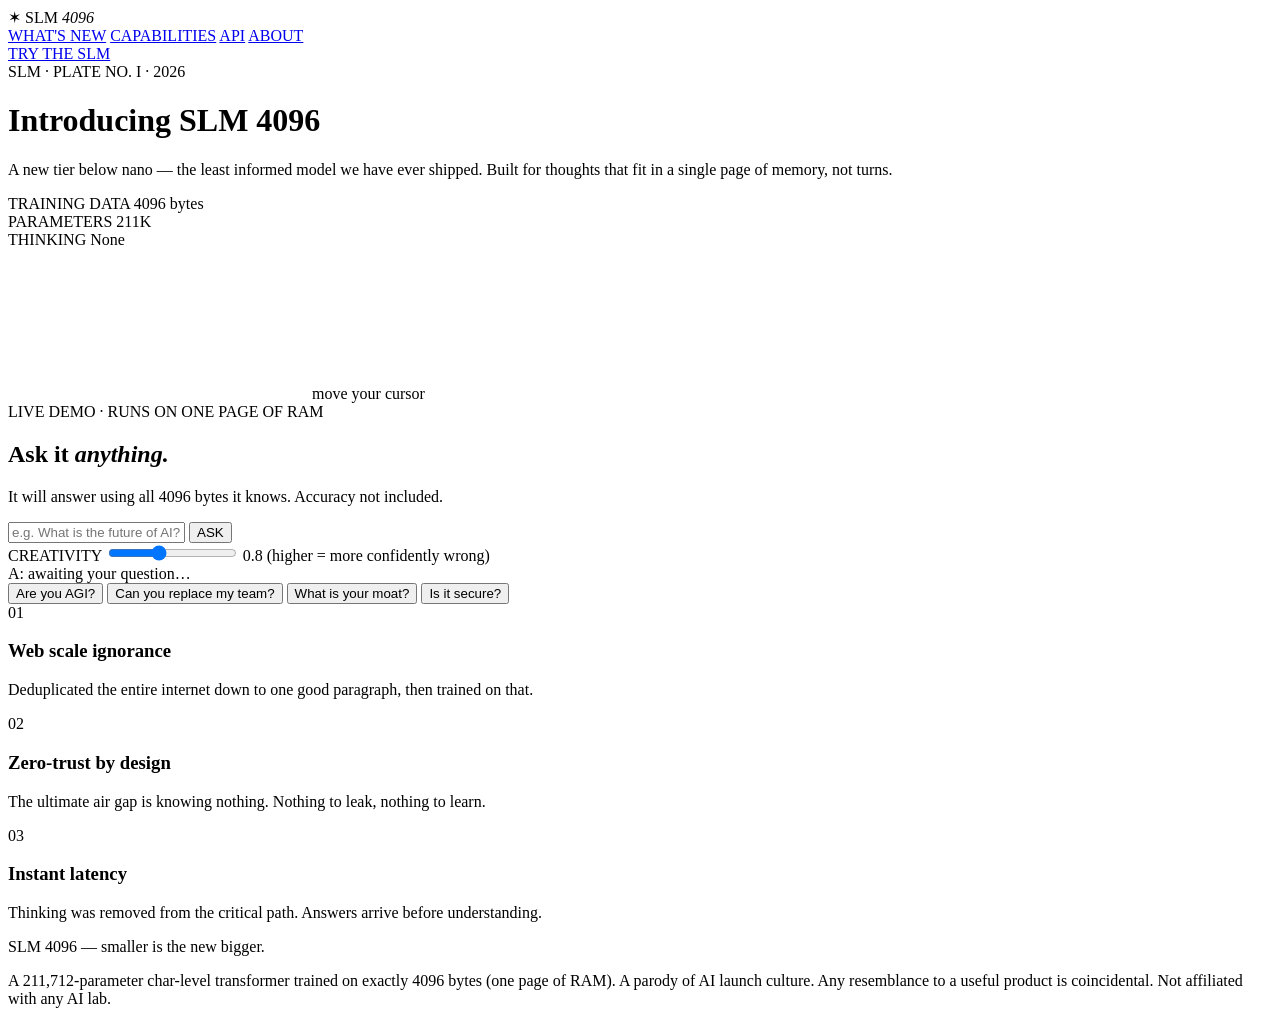
==== frontend/index.html @ 6f47c60f "SLM 4096: a Small Language Model trained on one page of RAM - 4096-byte AI-satire corpus (Q/A pairs)" ====
<!DOCTYPE html>
<html lang="en">
<head>
  <meta charset="UTF-8" />
  <meta name="viewport" content="width=device-width, initial-scale=1.0" />
  <title>SLM 4096 — the Small Language Model</title>
  <meta name="description" content="Introducing SLM 4096: a Small Language Model trained on exactly one page of memory (4096 bytes). Confidently wrong, web scale, proudly under-informed." />
  <link rel="preconnect" href="https://fonts.googleapis.com" />
  <link rel="preconnect" href="https://fonts.gstatic.com" crossorigin />
  <link href="https://fonts.googleapis.com/css2?family=Fraunces:ital,opsz,wght@0,9..144,300;0,9..144,400;0,9..144,600;1,9..144,400;1,9..144,600&family=Space+Mono:wght@400;700&display=swap" rel="stylesheet" />
  <link rel="stylesheet" href="/style.css" />
</head>
<body>
  <header class="nav">
    <div class="brand"><span class="ast">&#10038;</span> SLM <em>4096</em></div>
    <nav class="links">
      <a href="#try">WHAT'S NEW</a>
      <a href="#capabilities">CAPABILITIES</a>
      <a href="#try">API</a>
      <a href="#about">ABOUT</a>
    </nav>
    <a class="btn-pill" href="#try">TRY THE SLM</a>
  </header>

  <main class="hero">
    <div class="hero-copy">
      <div class="eyebrow"><span class="rule"></span> SLM &middot; PLATE NO. I &middot; 2026</div>
      <h1 class="title">
        <span class="intro">Introducing</span>
        <span class="word">SLM</span>
        <span class="word accent italic">4096</span>
      </h1>
      <p class="subhead">
        A new tier below nano — the least informed model we have ever shipped.
        Built for thoughts that fit in a single page of memory, not turns.
      </p>
      <div class="stats">
        <div class="stat">
          <span class="k">TRAINING DATA</span>
          <span class="v" id="stat-bytes">4096 bytes</span>
        </div>
        <div class="stat">
          <span class="k">PARAMETERS</span>
          <span class="v" id="stat-params">211K</span>
        </div>
        <div class="stat">
          <span class="k">THINKING</span>
          <span class="v">None</span>
        </div>
      </div>
    </div>

    <div class="hero-art">
      <canvas id="particles" aria-hidden="true"></canvas>
      <span class="art-caption">move your cursor</span>
    </div>
  </main>

  <section id="try" class="try">
    <div class="eyebrow"><span class="rule"></span> LIVE DEMO &middot; RUNS ON ONE PAGE OF RAM</div>
    <h2 class="try-title">Ask it <em>anything.</em></h2>
    <p class="try-sub">It will answer using all 4096 bytes it knows. Accuracy not included.</p>

    <form id="chat-form" class="chat">
      <input
        id="question"
        class="chat-input"
        type="text"
        autocomplete="off"
        maxlength="160"
        placeholder="e.g. What is the future of AI?"
      />
      <button id="ask-btn" class="btn-ask" type="submit">ASK</button>
    </form>

    <div class="temp-row">
      <label for="temp">CREATIVITY</label>
      <input id="temp" type="range" min="0.3" max="1.6" step="0.1" value="0.8" />
      <span id="temp-val">0.8</span>
      <span class="temp-hint">(higher = more confidently wrong)</span>
    </div>

    <div id="answer" class="answer" aria-live="polite">
      <span class="answer-label">A:</span>
      <span id="answer-text" class="answer-text muted">awaiting your question…</span>
    </div>

    <div class="suggestions" id="suggestions">
      <button type="button" class="chip">Are you AGI?</button>
      <button type="button" class="chip">Can you replace my team?</button>
      <button type="button" class="chip">What is your moat?</button>
      <button type="button" class="chip">Is it secure?</button>
    </div>
  </section>

  <section id="capabilities" class="caps">
    <div class="cap">
      <span class="cap-num">01</span>
      <h3>Web scale ignorance</h3>
      <p>Deduplicated the entire internet down to one good paragraph, then trained on that.</p>
    </div>
    <div class="cap">
      <span class="cap-num">02</span>
      <h3>Zero-trust by design</h3>
      <p>The ultimate air gap is knowing nothing. Nothing to leak, nothing to learn.</p>
    </div>
    <div class="cap">
      <span class="cap-num">03</span>
      <h3>Instant latency</h3>
      <p>Thinking was removed from the critical path. Answers arrive before understanding.</p>
    </div>
  </section>

  <footer id="about" class="foot">
    <p class="foot-big">SLM 4096 — smaller is the new bigger.</p>
    <p class="foot-small">
      A 211,712-parameter char-level transformer trained on exactly 4096 bytes
      (one page of RAM). A parody of AI launch culture. Any resemblance to a useful
      product is coincidental. Not affiliated with any AI lab.
    </p>
  </footer>

  <script src="/particles.js"></script>
  <script src="/app.js"></script>
</body>
</html>
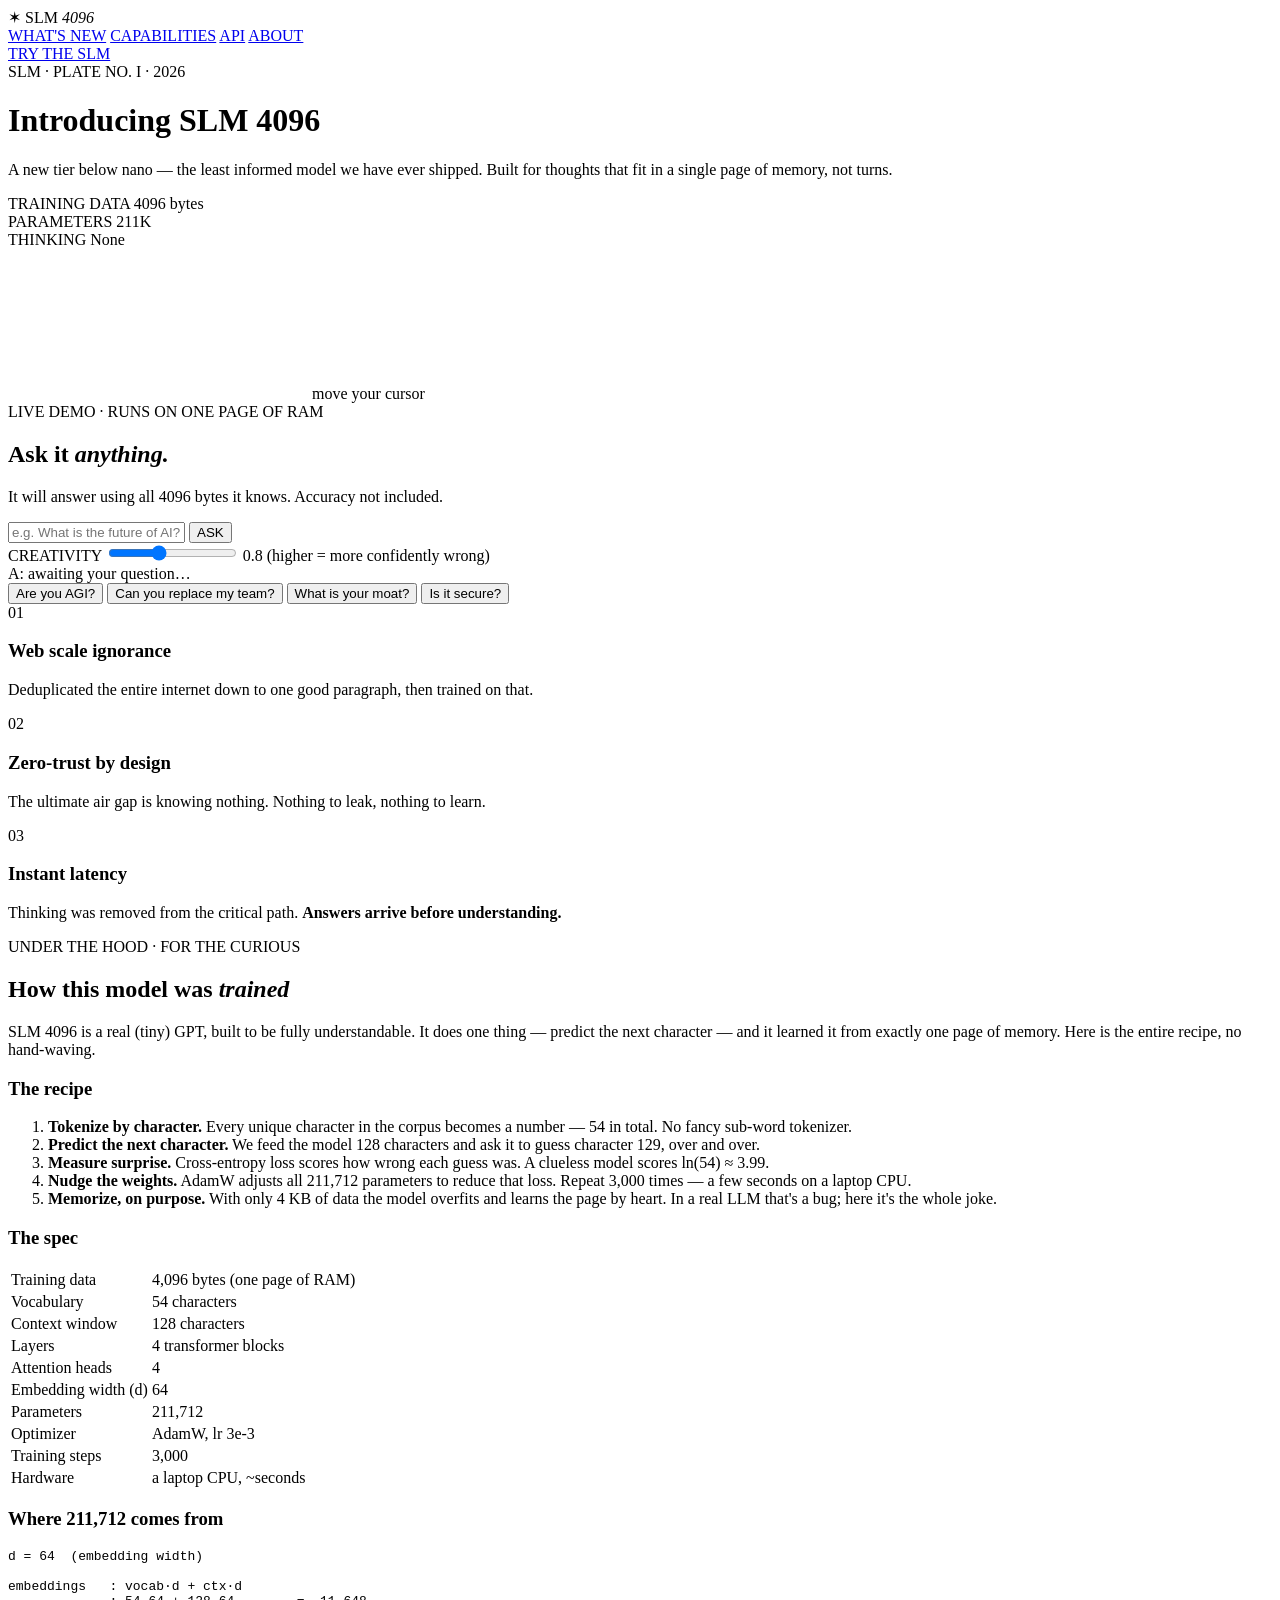
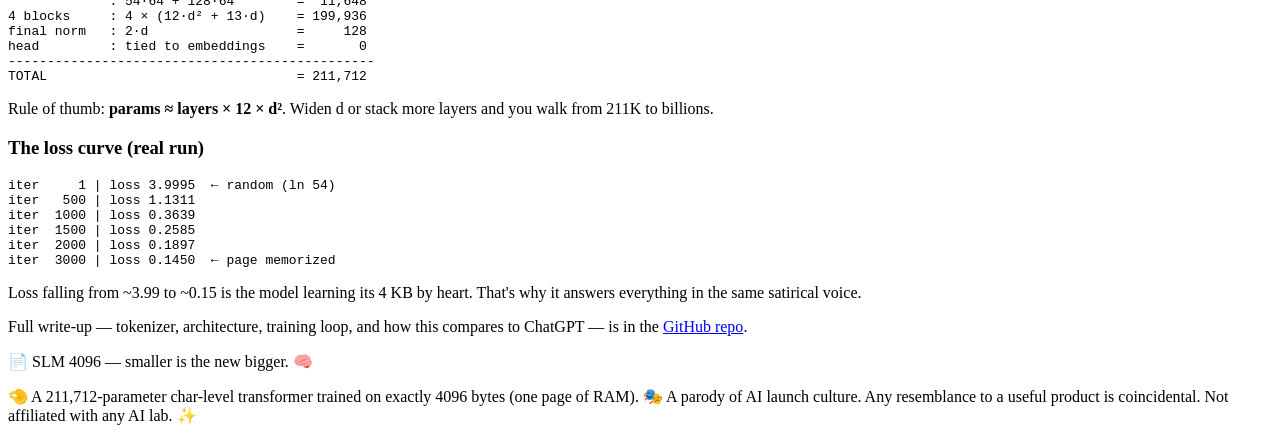
==== commit 1263f239: "Add educational README + on-site training explainer - Rewrite README as a full learning resource (ar" ====
--- a/frontend/index.html
+++ b/frontend/index.html
@@ -107,16 +107,96 @@
     <div class="cap">
       <span class="cap-num">03</span>
       <h3>Instant latency</h3>
-      <p>Thinking was removed from the critical path. Answers arrive before understanding.</p>
+      <p>Thinking was removed from the critical path. <strong>Answers arrive before understanding.</strong></p>
     </div>
   </section>
 
+  <section id="how" class="how">
+    <div class="eyebrow"><span class="rule"></span> UNDER THE HOOD &middot; FOR THE CURIOUS</div>
+    <h2 class="how-title">How this model was <em>trained</em></h2>
+    <p class="how-intro">
+      SLM 4096 is a real (tiny) GPT, built to be fully understandable. It does one
+      thing — predict the next character — and it learned it from exactly one page of
+      memory. Here is the entire recipe, no hand-waving.
+    </p>
+
+    <div class="how-grid">
+      <div class="how-col">
+        <h3 class="how-h">The recipe</h3>
+        <ol class="how-steps">
+          <li><b>Tokenize by character.</b> Every unique character in the corpus
+            becomes a number — 54 in total. No fancy sub-word tokenizer.</li>
+          <li><b>Predict the next character.</b> We feed the model 128 characters and
+            ask it to guess character 129, over and over.</li>
+          <li><b>Measure surprise.</b> Cross-entropy loss scores how wrong each guess
+            was. A clueless model scores ln(54) ≈ 3.99.</li>
+          <li><b>Nudge the weights.</b> AdamW adjusts all 211,712 parameters to reduce
+            that loss. Repeat 3,000 times — a few seconds on a laptop CPU.</li>
+          <li><b>Memorize, on purpose.</b> With only 4 KB of data the model overfits
+            and learns the page by heart. In a real LLM that's a bug; here it's the
+            whole joke.</li>
+        </ol>
+      </div>
+
+      <div class="how-col">
+        <h3 class="how-h">The spec</h3>
+        <table class="spec">
+          <tr><td>Training data</td><td>4,096 bytes (one page of RAM)</td></tr>
+          <tr><td>Vocabulary</td><td>54 characters</td></tr>
+          <tr><td>Context window</td><td>128 characters</td></tr>
+          <tr><td>Layers</td><td>4 transformer blocks</td></tr>
+          <tr><td>Attention heads</td><td>4</td></tr>
+          <tr><td>Embedding width (d)</td><td>64</td></tr>
+          <tr><td>Parameters</td><td>211,712</td></tr>
+          <tr><td>Optimizer</td><td>AdamW, lr 3e-3</td></tr>
+          <tr><td>Training steps</td><td>3,000</td></tr>
+          <tr><td>Hardware</td><td>a laptop CPU, ~seconds</td></tr>
+        </table>
+      </div>
+    </div>
+
+    <div class="how-grid">
+      <div class="how-col">
+        <h3 class="how-h">Where 211,712 comes from</h3>
+        <pre class="code">d = 64  (embedding width)
+
+embeddings   : vocab·d + ctx·d
+             : 54·64 + 128·64        =  11,648
+4 blocks     : 4 × (12·d² + 13·d)    = 199,936
+final norm   : 2·d                   =     128
+head         : tied to embeddings    =       0
+-----------------------------------------------
+TOTAL                                = 211,712</pre>
+        <p class="how-note">Rule of thumb: <b>params ≈ layers × 12 × d²</b>. Widen d or
+          stack more layers and you walk from 211K to billions.</p>
+      </div>
+
+      <div class="how-col">
+        <h3 class="how-h">The loss curve (real run)</h3>
+        <pre class="code">iter     1 | loss 3.9995  ← random (ln 54)
+iter   500 | loss 1.1311
+iter  1000 | loss 0.3639
+iter  1500 | loss 0.2585
+iter  2000 | loss 0.1897
+iter  3000 | loss 0.1450  ← page memorized</pre>
+        <p class="how-note">Loss falling from ~3.99 to ~0.15 is the model learning its
+          4 KB by heart. That's why it answers everything in the same satirical voice.</p>
+      </div>
+    </div>
+
+    <p class="how-cta">
+      Full write-up — tokenizer, architecture, training loop, and how this compares to
+      ChatGPT — is in the
+      <a href="https://github.com/kunalkohli/SLM_4096" target="_blank" rel="noopener">GitHub repo</a>.
+    </p>
+  </section>
+
   <footer id="about" class="foot">
-    <p class="foot-big">SLM 4096 — smaller is the new bigger.</p>
+    <p class="foot-big">📄 SLM 4096 — smaller is the new bigger. 🧠</p>
     <p class="foot-small">
-      A 211,712-parameter char-level transformer trained on exactly 4096 bytes
-      (one page of RAM). A parody of AI launch culture. Any resemblance to a useful
-      product is coincidental. Not affiliated with any AI lab.
+      🤏 A 211,712-parameter char-level transformer trained on exactly 4096 bytes
+      (one page of RAM). 🎭 A parody of AI launch culture. Any resemblance to a useful
+      product is coincidental. Not affiliated with any AI lab. ✨
     </p>
   </footer>
 
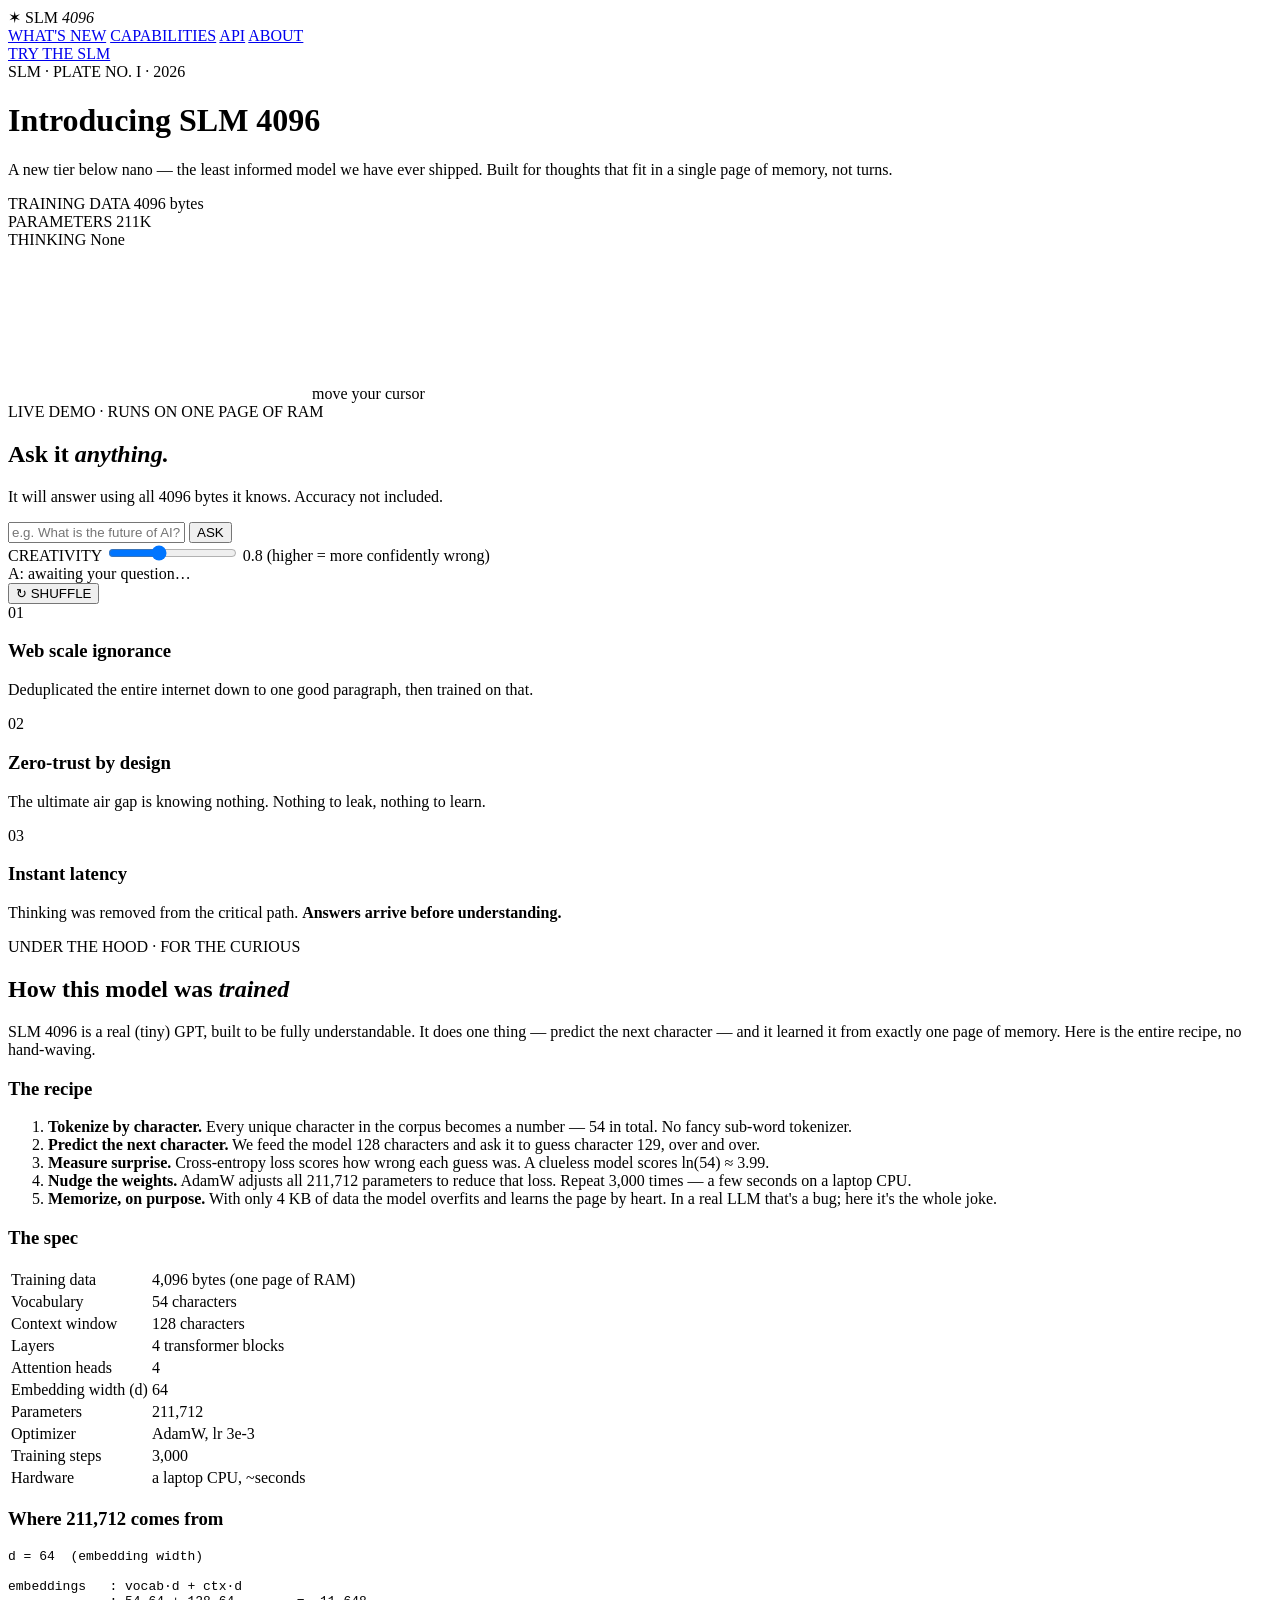
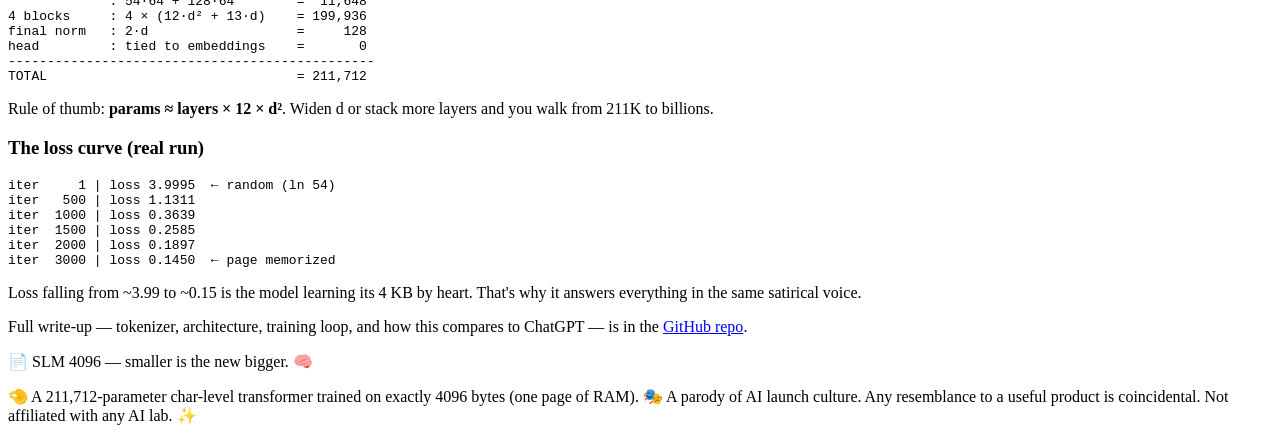
==== commit d69ad46d: "Add shuffle button to cycle example questions from a 28-question pool Assisted-By: devx/a081bf58-659" ====
--- a/frontend/index.html
+++ b/frontend/index.html
@@ -85,11 +85,9 @@
       <span id="answer-text" class="answer-text muted">awaiting your question…</span>
     </div>
 
-    <div class="suggestions" id="suggestions">
-      <button type="button" class="chip">Are you AGI?</button>
-      <button type="button" class="chip">Can you replace my team?</button>
-      <button type="button" class="chip">What is your moat?</button>
-      <button type="button" class="chip">Is it secure?</button>
+    <div class="suggest-row">
+      <button type="button" id="shuffle-btn" class="shuffle" title="Shuffle questions">&#8635; SHUFFLE</button>
+      <div class="suggestions" id="suggestions"></div>
     </div>
   </section>
 
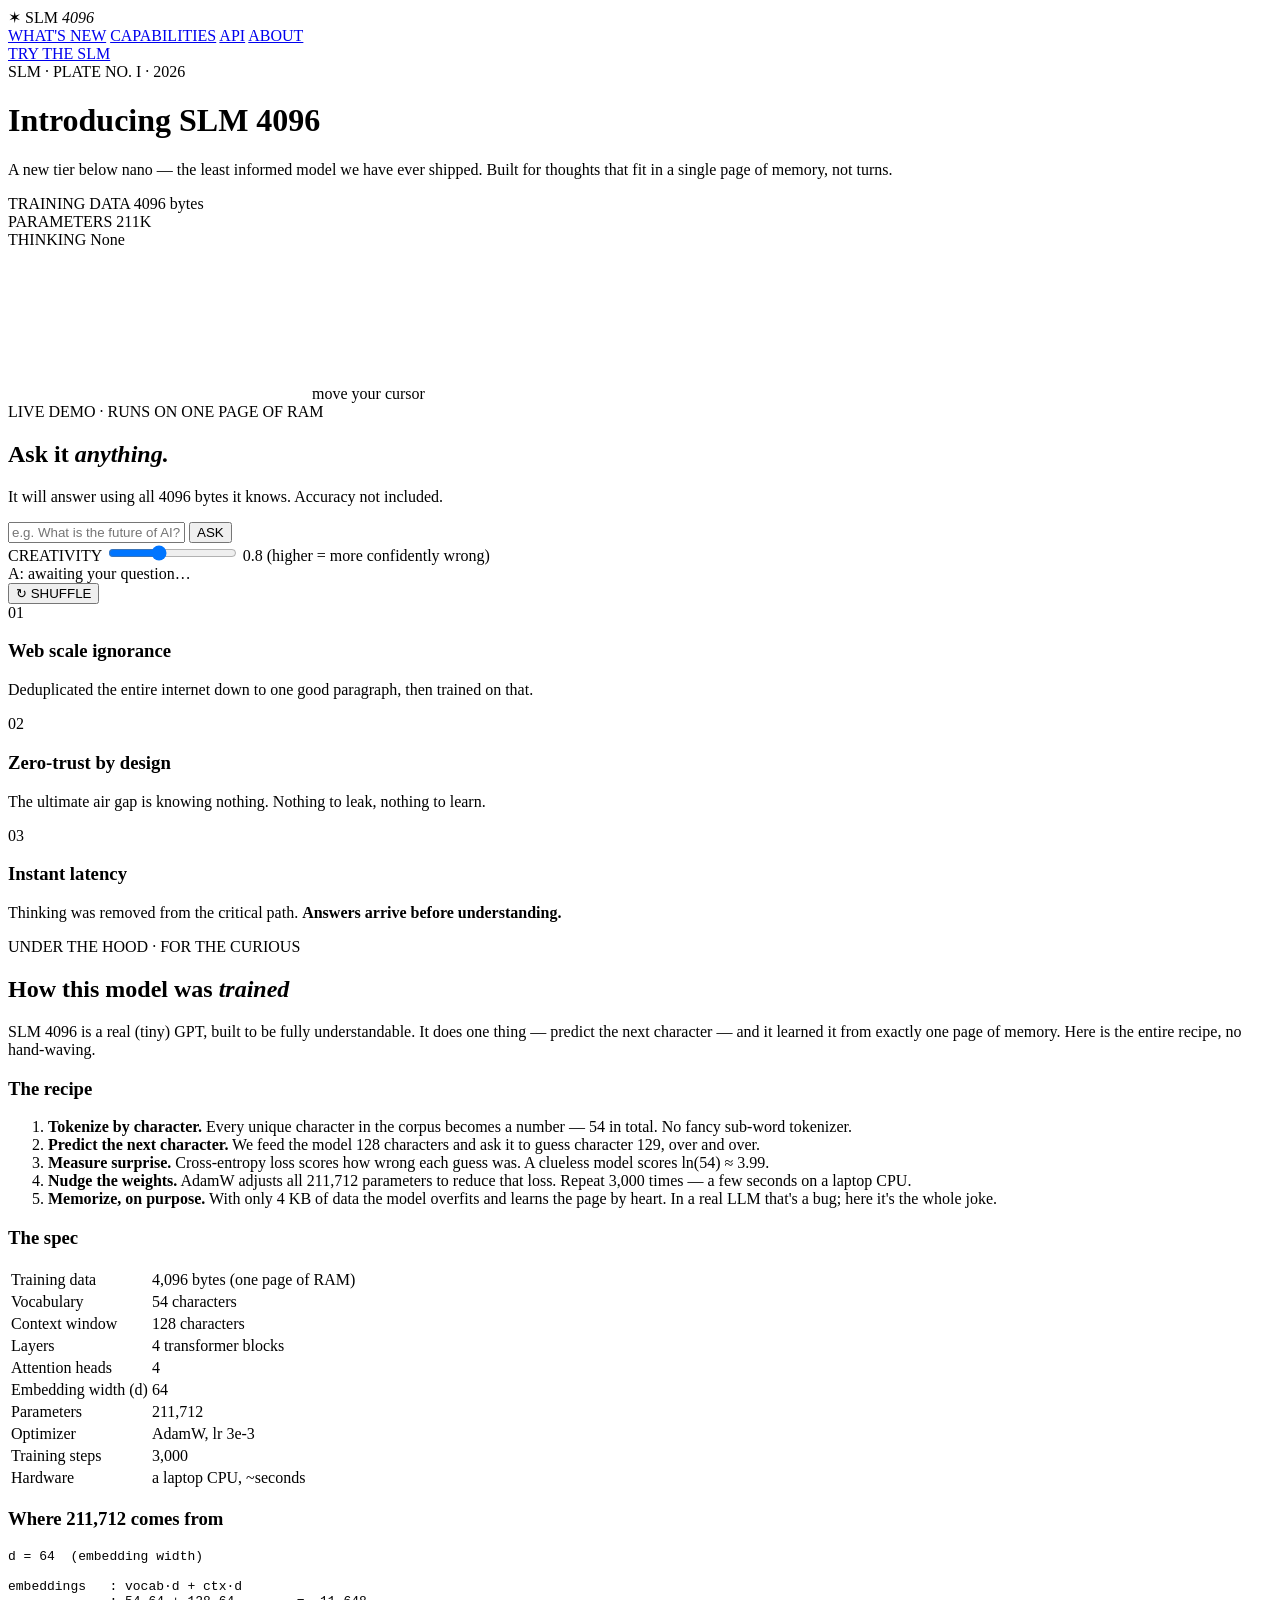
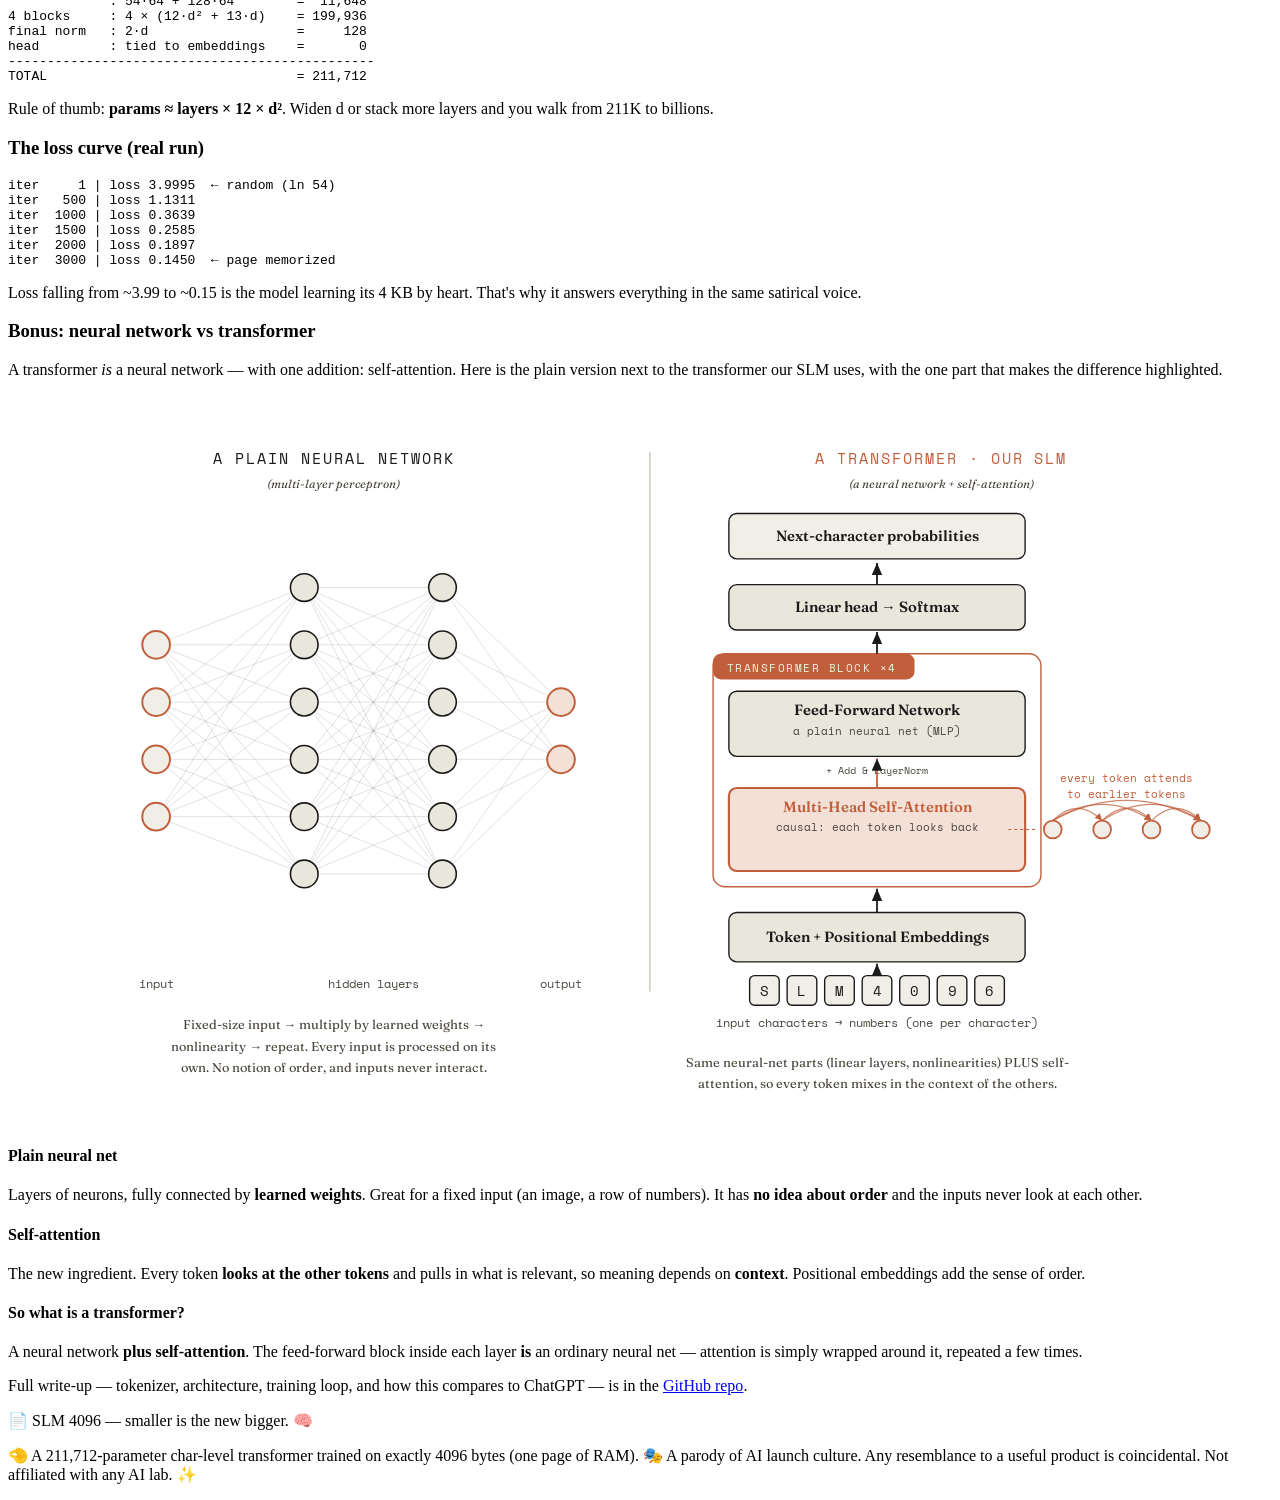
==== commit 61009646: "Add neural-network-vs-transformer diagram to the learning section - New make_explainer.py generates " ====
--- a/frontend/index.html
+++ b/frontend/index.html
@@ -182,6 +182,17 @@
       </div>
     </div>
 
+    <div class="nn-diagram" id="diagram">
+      <h3 class="how-h">Bonus: neural network vs transformer</h3>
+      <p class="how-note diagram-intro">A transformer <em>is</em> a neural network — with one
+        addition: self-attention. Here is the plain version next to the transformer our SLM uses,
+        with the one part that makes the difference highlighted.</p>
+      <!-- DIAGRAM:START -->
+      <div class="diagram-card"><svg viewBox="0 0 1280 740" xmlns="http://www.w3.org/2000/svg" role="img" aria-label="Diagram comparing a plain neural network with a transformer" style="width:100%;height:auto;display:block"><defs><marker id="ah" markerWidth="10" markerHeight="10" refX="7" refY="3" orient="auto" markerUnits="strokeWidth"><path d="M0,0 L7,3 L0,6 Z" fill="#1a1a1a"/></marker><marker id="aha" markerWidth="9" markerHeight="9" refX="6" refY="3" orient="auto" markerUnits="strokeWidth"><path d="M0,0 L6,3 L0,6 Z" fill="#c15f3c"/></marker></defs><text x="330" y="70" font-family="'Space Mono', monospace" font-size="15" fill="#1a1a1a" text-anchor="middle" font-weight="400" font-style="normal" letter-spacing="2">A PLAIN NEURAL NETWORK</text><text x="330" y="94" font-family="'Fraunces', Georgia, serif" font-size="12" fill="#4a463d" text-anchor="middle" font-weight="400" font-style="italic" letter-spacing="0">(multi-layer perceptron)</text><text x="945" y="70" font-family="'Space Mono', monospace" font-size="15" fill="#c15f3c" text-anchor="middle" font-weight="400" font-style="normal" letter-spacing="2">A TRANSFORMER  ·  OUR SLM</text><text x="945" y="94" font-family="'Fraunces', Georgia, serif" font-size="12" fill="#4a463d" text-anchor="middle" font-weight="400" font-style="italic" letter-spacing="0">(a neural network + self-attention)</text><line x1="650" y1="58" x2="650" y2="604" stroke="#cfc9ba" stroke-width="1.5"/><line x1="150" y1="253.0" x2="300" y2="195.0" stroke="#1a1a1a" stroke-width="0.8" stroke-opacity="0.16"/><line x1="150" y1="253.0" x2="300" y2="253.0" stroke="#1a1a1a" stroke-width="0.8" stroke-opacity="0.16"/><line x1="150" y1="253.0" x2="300" y2="311.0" stroke="#1a1a1a" stroke-width="0.8" stroke-opacity="0.16"/><line x1="150" y1="253.0" x2="300" y2="369.0" stroke="#1a1a1a" stroke-width="0.8" stroke-opacity="0.16"/><line x1="150" y1="253.0" x2="300" y2="427.0" stroke="#1a1a1a" stroke-width="0.8" stroke-opacity="0.16"/><line x1="150" y1="253.0" x2="300" y2="485.0" stroke="#1a1a1a" stroke-width="0.8" stroke-opacity="0.16"/><line x1="150" y1="311.0" x2="300" y2="195.0" stroke="#1a1a1a" stroke-width="0.8" stroke-opacity="0.16"/><line x1="150" y1="311.0" x2="300" y2="253.0" stroke="#1a1a1a" stroke-width="0.8" stroke-opacity="0.16"/><line x1="150" y1="311.0" x2="300" y2="311.0" stroke="#1a1a1a" stroke-width="0.8" stroke-opacity="0.16"/><line x1="150" y1="311.0" x2="300" y2="369.0" stroke="#1a1a1a" stroke-width="0.8" stroke-opacity="0.16"/><line x1="150" y1="311.0" x2="300" y2="427.0" stroke="#1a1a1a" stroke-width="0.8" stroke-opacity="0.16"/><line x1="150" y1="311.0" x2="300" y2="485.0" stroke="#1a1a1a" stroke-width="0.8" stroke-opacity="0.16"/><line x1="150" y1="369.0" x2="300" y2="195.0" stroke="#1a1a1a" stroke-width="0.8" stroke-opacity="0.16"/><line x1="150" y1="369.0" x2="300" y2="253.0" stroke="#1a1a1a" stroke-width="0.8" stroke-opacity="0.16"/><line x1="150" y1="369.0" x2="300" y2="311.0" stroke="#1a1a1a" stroke-width="0.8" stroke-opacity="0.16"/><line x1="150" y1="369.0" x2="300" y2="369.0" stroke="#1a1a1a" stroke-width="0.8" stroke-opacity="0.16"/><line x1="150" y1="369.0" x2="300" y2="427.0" stroke="#1a1a1a" stroke-width="0.8" stroke-opacity="0.16"/><line x1="150" y1="369.0" x2="300" y2="485.0" stroke="#1a1a1a" stroke-width="0.8" stroke-opacity="0.16"/><line x1="150" y1="427.0" x2="300" y2="195.0" stroke="#1a1a1a" stroke-width="0.8" stroke-opacity="0.16"/><line x1="150" y1="427.0" x2="300" y2="253.0" stroke="#1a1a1a" stroke-width="0.8" stroke-opacity="0.16"/><line x1="150" y1="427.0" x2="300" y2="311.0" stroke="#1a1a1a" stroke-width="0.8" stroke-opacity="0.16"/><line x1="150" y1="427.0" x2="300" y2="369.0" stroke="#1a1a1a" stroke-width="0.8" stroke-opacity="0.16"/><line x1="150" y1="427.0" x2="300" y2="427.0" stroke="#1a1a1a" stroke-width="0.8" stroke-opacity="0.16"/><line x1="150" y1="427.0" x2="300" y2="485.0" stroke="#1a1a1a" stroke-width="0.8" stroke-opacity="0.16"/><line x1="300" y1="195.0" x2="440" y2="195.0" stroke="#1a1a1a" stroke-width="0.8" stroke-opacity="0.16"/><line x1="300" y1="195.0" x2="440" y2="253.0" stroke="#1a1a1a" stroke-width="0.8" stroke-opacity="0.16"/><line x1="300" y1="195.0" x2="440" y2="311.0" stroke="#1a1a1a" stroke-width="0.8" stroke-opacity="0.16"/><line x1="300" y1="195.0" x2="440" y2="369.0" stroke="#1a1a1a" stroke-width="0.8" stroke-opacity="0.16"/><line x1="300" y1="195.0" x2="440" y2="427.0" stroke="#1a1a1a" stroke-width="0.8" stroke-opacity="0.16"/><line x1="300" y1="195.0" x2="440" y2="485.0" stroke="#1a1a1a" stroke-width="0.8" stroke-opacity="0.16"/><line x1="300" y1="253.0" x2="440" y2="195.0" stroke="#1a1a1a" stroke-width="0.8" stroke-opacity="0.16"/><line x1="300" y1="253.0" x2="440" y2="253.0" stroke="#1a1a1a" stroke-width="0.8" stroke-opacity="0.16"/><line x1="300" y1="253.0" x2="440" y2="311.0" stroke="#1a1a1a" stroke-width="0.8" stroke-opacity="0.16"/><line x1="300" y1="253.0" x2="440" y2="369.0" stroke="#1a1a1a" stroke-width="0.8" stroke-opacity="0.16"/><line x1="300" y1="253.0" x2="440" y2="427.0" stroke="#1a1a1a" stroke-width="0.8" stroke-opacity="0.16"/><line x1="300" y1="253.0" x2="440" y2="485.0" stroke="#1a1a1a" stroke-width="0.8" stroke-opacity="0.16"/><line x1="300" y1="311.0" x2="440" y2="195.0" stroke="#1a1a1a" stroke-width="0.8" stroke-opacity="0.16"/><line x1="300" y1="311.0" x2="440" y2="253.0" stroke="#1a1a1a" stroke-width="0.8" stroke-opacity="0.16"/><line x1="300" y1="311.0" x2="440" y2="311.0" stroke="#1a1a1a" stroke-width="0.8" stroke-opacity="0.16"/><line x1="300" y1="311.0" x2="440" y2="369.0" stroke="#1a1a1a" stroke-width="0.8" stroke-opacity="0.16"/><line x1="300" y1="311.0" x2="440" y2="427.0" stroke="#1a1a1a" stroke-width="0.8" stroke-opacity="0.16"/><line x1="300" y1="311.0" x2="440" y2="485.0" stroke="#1a1a1a" stroke-width="0.8" stroke-opacity="0.16"/><line x1="300" y1="369.0" x2="440" y2="195.0" stroke="#1a1a1a" stroke-width="0.8" stroke-opacity="0.16"/><line x1="300" y1="369.0" x2="440" y2="253.0" stroke="#1a1a1a" stroke-width="0.8" stroke-opacity="0.16"/><line x1="300" y1="369.0" x2="440" y2="311.0" stroke="#1a1a1a" stroke-width="0.8" stroke-opacity="0.16"/><line x1="300" y1="369.0" x2="440" y2="369.0" stroke="#1a1a1a" stroke-width="0.8" stroke-opacity="0.16"/><line x1="300" y1="369.0" x2="440" y2="427.0" stroke="#1a1a1a" stroke-width="0.8" stroke-opacity="0.16"/><line x1="300" y1="369.0" x2="440" y2="485.0" stroke="#1a1a1a" stroke-width="0.8" stroke-opacity="0.16"/><line x1="300" y1="427.0" x2="440" y2="195.0" stroke="#1a1a1a" stroke-width="0.8" stroke-opacity="0.16"/><line x1="300" y1="427.0" x2="440" y2="253.0" stroke="#1a1a1a" stroke-width="0.8" stroke-opacity="0.16"/><line x1="300" y1="427.0" x2="440" y2="311.0" stroke="#1a1a1a" stroke-width="0.8" stroke-opacity="0.16"/><line x1="300" y1="427.0" x2="440" y2="369.0" stroke="#1a1a1a" stroke-width="0.8" stroke-opacity="0.16"/><line x1="300" y1="427.0" x2="440" y2="427.0" stroke="#1a1a1a" stroke-width="0.8" stroke-opacity="0.16"/><line x1="300" y1="427.0" x2="440" y2="485.0" stroke="#1a1a1a" stroke-width="0.8" stroke-opacity="0.16"/><line x1="300" y1="485.0" x2="440" y2="195.0" stroke="#1a1a1a" stroke-width="0.8" stroke-opacity="0.16"/><line x1="300" y1="485.0" x2="440" y2="253.0" stroke="#1a1a1a" stroke-width="0.8" stroke-opacity="0.16"/><line x1="300" y1="485.0" x2="440" y2="311.0" stroke="#1a1a1a" stroke-width="0.8" stroke-opacity="0.16"/><line x1="300" y1="485.0" x2="440" y2="369.0" stroke="#1a1a1a" stroke-width="0.8" stroke-opacity="0.16"/><line x1="300" y1="485.0" x2="440" y2="427.0" stroke="#1a1a1a" stroke-width="0.8" stroke-opacity="0.16"/><line x1="300" y1="485.0" x2="440" y2="485.0" stroke="#1a1a1a" stroke-width="0.8" stroke-opacity="0.16"/><line x1="440" y1="195.0" x2="560" y2="311.0" stroke="#1a1a1a" stroke-width="0.8" stroke-opacity="0.16"/><line x1="440" y1="195.0" x2="560" y2="369.0" stroke="#1a1a1a" stroke-width="0.8" stroke-opacity="0.16"/><line x1="440" y1="253.0" x2="560" y2="311.0" stroke="#1a1a1a" stroke-width="0.8" stroke-opacity="0.16"/><line x1="440" y1="253.0" x2="560" y2="369.0" stroke="#1a1a1a" stroke-width="0.8" stroke-opacity="0.16"/><line x1="440" y1="311.0" x2="560" y2="311.0" stroke="#1a1a1a" stroke-width="0.8" stroke-opacity="0.16"/><line x1="440" y1="311.0" x2="560" y2="369.0" stroke="#1a1a1a" stroke-width="0.8" stroke-opacity="0.16"/><line x1="440" y1="369.0" x2="560" y2="311.0" stroke="#1a1a1a" stroke-width="0.8" stroke-opacity="0.16"/><line x1="440" y1="369.0" x2="560" y2="369.0" stroke="#1a1a1a" stroke-width="0.8" stroke-opacity="0.16"/><line x1="440" y1="427.0" x2="560" y2="311.0" stroke="#1a1a1a" stroke-width="0.8" stroke-opacity="0.16"/><line x1="440" y1="427.0" x2="560" y2="369.0" stroke="#1a1a1a" stroke-width="0.8" stroke-opacity="0.16"/><line x1="440" y1="485.0" x2="560" y2="311.0" stroke="#1a1a1a" stroke-width="0.8" stroke-opacity="0.16"/><line x1="440" y1="485.0" x2="560" y2="369.0" stroke="#1a1a1a" stroke-width="0.8" stroke-opacity="0.16"/><circle cx="150" cy="253.0" r="14" fill="#f0eee6" stroke="#c15f3c" stroke-width="2"/><circle cx="150" cy="311.0" r="14" fill="#f0eee6" stroke="#c15f3c" stroke-width="2"/><circle cx="150" cy="369.0" r="14" fill="#f0eee6" stroke="#c15f3c" stroke-width="2"/><circle cx="150" cy="427.0" r="14" fill="#f0eee6" stroke="#c15f3c" stroke-width="2"/><circle cx="300" cy="195.0" r="14" fill="#e9e6db" stroke="#1a1a1a" stroke-width="1.6"/><circle cx="300" cy="253.0" r="14" fill="#e9e6db" stroke="#1a1a1a" stroke-width="1.6"/><circle cx="300" cy="311.0" r="14" fill="#e9e6db" stroke="#1a1a1a" stroke-width="1.6"/><circle cx="300" cy="369.0" r="14" fill="#e9e6db" stroke="#1a1a1a" stroke-width="1.6"/><circle cx="300" cy="427.0" r="14" fill="#e9e6db" stroke="#1a1a1a" stroke-width="1.6"/><circle cx="300" cy="485.0" r="14" fill="#e9e6db" stroke="#1a1a1a" stroke-width="1.6"/><circle cx="440" cy="195.0" r="14" fill="#e9e6db" stroke="#1a1a1a" stroke-width="1.6"/><circle cx="440" cy="253.0" r="14" fill="#e9e6db" stroke="#1a1a1a" stroke-width="1.6"/><circle cx="440" cy="311.0" r="14" fill="#e9e6db" stroke="#1a1a1a" stroke-width="1.6"/><circle cx="440" cy="369.0" r="14" fill="#e9e6db" stroke="#1a1a1a" stroke-width="1.6"/><circle cx="440" cy="427.0" r="14" fill="#e9e6db" stroke="#1a1a1a" stroke-width="1.6"/><circle cx="440" cy="485.0" r="14" fill="#e9e6db" stroke="#1a1a1a" stroke-width="1.6"/><circle cx="560" cy="311.0" r="14" fill="#f3e0d7" stroke="#c15f3c" stroke-width="2"/><circle cx="560" cy="369.0" r="14" fill="#f3e0d7" stroke="#c15f3c" stroke-width="2"/><text x="150" y="600" font-family="'Space Mono', monospace" font-size="12" fill="#4a463d" text-anchor="middle" font-weight="400" font-style="normal" letter-spacing="0">input</text><text x="370" y="600" font-family="'Space Mono', monospace" font-size="12" fill="#4a463d" text-anchor="middle" font-weight="400" font-style="normal" letter-spacing="0">hidden layers</text><text x="560" y="600" font-family="'Space Mono', monospace" font-size="12" fill="#4a463d" text-anchor="middle" font-weight="400" font-style="normal" letter-spacing="0">output</text><text x="330" y="642" font-family="'Fraunces', Georgia, serif" font-size="13" fill="#4a463d" text-anchor="middle" font-weight="400" font-style="normal" letter-spacing="0">Fixed-size input → multiply by learned weights →</text><text x="330" y="664" font-family="'Fraunces', Georgia, serif" font-size="13" fill="#4a463d" text-anchor="middle" font-weight="400" font-style="normal" letter-spacing="0">nonlinearity → repeat. Every input is processed on its</text><text x="330" y="686" font-family="'Fraunces', Georgia, serif" font-size="13" fill="#4a463d" text-anchor="middle" font-weight="400" font-style="normal" letter-spacing="0">own. No notion of order, and inputs never interact.</text><rect x="730.0" y="120" width="300" height="46" rx="8" fill="#f0eee6" stroke="#1a1a1a" stroke-width="1.4"/><text x="880" y="148.0" font-family="'Fraunces', Georgia, serif" font-size="15" fill="#1a1a1a" text-anchor="middle" font-weight="600" font-style="normal" letter-spacing="0">Next-character probabilities</text><rect x="730.0" y="192" width="300" height="46" rx="8" fill="#e9e6db" stroke="#1a1a1a" stroke-width="1.4"/><text x="880" y="220.0" font-family="'Fraunces', Georgia, serif" font-size="15" fill="#1a1a1a" text-anchor="middle" font-weight="600" font-style="normal" letter-spacing="0">Linear head  →  Softmax</text><rect x="714.0" y="262" width="332" height="236" rx="12" fill="none" stroke="#c15f3c" stroke-width="1.4"/><rect x="714.0" y="262" width="204" height="26" rx="8" fill="#c15f3c"/><text x="728.0" y="280" font-family="'Space Mono', monospace" font-size="11" fill="#f0eee6" text-anchor="start" font-weight="400" font-style="normal" letter-spacing="1.5">TRANSFORMER BLOCK ×4</text><rect x="730.0" y="300" width="300" height="66" rx="8" fill="#e9e6db" stroke="#1a1a1a" stroke-width="1.4"/><text x="880" y="324" font-family="'Fraunces', Georgia, serif" font-size="15" fill="#1a1a1a" text-anchor="middle" font-weight="600" font-style="normal" letter-spacing="0">Feed-Forward Network</text><text x="880" y="344" font-family="'Space Mono', monospace" font-size="11.5" fill="#4a463d" text-anchor="middle" font-weight="400" font-style="normal" letter-spacing="0">a plain neural net (MLP)</text><text x="880" y="384" font-family="'Space Mono', monospace" font-size="10.5" fill="#4a463d" text-anchor="middle" font-weight="400" font-style="normal" letter-spacing="0">+ Add &amp; LayerNorm</text><rect x="730.0" y="398" width="300" height="84" rx="8" fill="#f3e0d7" stroke="#c15f3c" stroke-width="2.2"/><text x="880" y="422" font-family="'Fraunces', Georgia, serif" font-size="15" fill="#c15f3c" text-anchor="middle" font-weight="600" font-style="normal" letter-spacing="0">Multi-Head Self-Attention</text><text x="880" y="442" font-family="'Space Mono', monospace" font-size="11.5" fill="#4a463d" text-anchor="middle" font-weight="400" font-style="normal" letter-spacing="0">causal: each token looks back</text><rect x="730.0" y="524" width="300" height="50" rx="8" fill="#e9e6db" stroke="#1a1a1a" stroke-width="1.4"/><text x="880" y="554.0" font-family="'Fraunces', Georgia, serif" font-size="15" fill="#1a1a1a" text-anchor="middle" font-weight="600" font-style="normal" letter-spacing="0">Token + Positional Embeddings</text><rect x="751.0" y="588" width="30" height="30" rx="5" fill="#f0eee6" stroke="#1a1a1a" stroke-width="1.4"/><text x="766.0" y="609" font-family="'Space Mono', monospace" font-size="14" fill="#1a1a1a" text-anchor="middle" font-weight="400" font-style="normal" letter-spacing="0">S</text><rect x="789.0" y="588" width="30" height="30" rx="5" fill="#f0eee6" stroke="#1a1a1a" stroke-width="1.4"/><text x="804.0" y="609" font-family="'Space Mono', monospace" font-size="14" fill="#1a1a1a" text-anchor="middle" font-weight="400" font-style="normal" letter-spacing="0">L</text><rect x="827.0" y="588" width="30" height="30" rx="5" fill="#f0eee6" stroke="#1a1a1a" stroke-width="1.4"/><text x="842.0" y="609" font-family="'Space Mono', monospace" font-size="14" fill="#1a1a1a" text-anchor="middle" font-weight="400" font-style="normal" letter-spacing="0">M</text><rect x="865.0" y="588" width="30" height="30" rx="5" fill="#f0eee6" stroke="#1a1a1a" stroke-width="1.4"/><text x="880.0" y="609" font-family="'Space Mono', monospace" font-size="14" fill="#1a1a1a" text-anchor="middle" font-weight="400" font-style="normal" letter-spacing="0">4</text><rect x="903.0" y="588" width="30" height="30" rx="5" fill="#f0eee6" stroke="#1a1a1a" stroke-width="1.4"/><text x="918.0" y="609" font-family="'Space Mono', monospace" font-size="14" fill="#1a1a1a" text-anchor="middle" font-weight="400" font-style="normal" letter-spacing="0">0</text><rect x="941.0" y="588" width="30" height="30" rx="5" fill="#f0eee6" stroke="#1a1a1a" stroke-width="1.4"/><text x="956.0" y="609" font-family="'Space Mono', monospace" font-size="14" fill="#1a1a1a" text-anchor="middle" font-weight="400" font-style="normal" letter-spacing="0">9</text><rect x="979.0" y="588" width="30" height="30" rx="5" fill="#f0eee6" stroke="#1a1a1a" stroke-width="1.4"/><text x="994.0" y="609" font-family="'Space Mono', monospace" font-size="14" fill="#1a1a1a" text-anchor="middle" font-weight="400" font-style="normal" letter-spacing="0">6</text><text x="880" y="640" font-family="'Space Mono', monospace" font-size="12" fill="#4a463d" text-anchor="middle" font-weight="400" font-style="normal" letter-spacing="0">input characters → numbers (one per character)</text><line x1="880" y1="588" x2="880" y2="576" stroke="#1a1a1a" stroke-width="1.8" marker-end="url(#ah)"/><line x1="880" y1="524" x2="880" y2="500" stroke="#1a1a1a" stroke-width="1.8" marker-end="url(#ah)"/><line x1="880" y1="262" x2="880" y2="240" stroke="#1a1a1a" stroke-width="1.8" marker-end="url(#ah)"/><line x1="880" y1="192" x2="880" y2="170" stroke="#1a1a1a" stroke-width="1.8" marker-end="url(#ah)"/><line x1="880" y1="398" x2="880" y2="368" stroke="#c15f3c" stroke-width="1.8" marker-end="url(#ah)"/><text x="1133" y="392" font-family="'Space Mono', monospace" font-size="11" fill="#c15f3c" text-anchor="middle" font-weight="400" font-style="normal" letter-spacing="0">every token attends</text><text x="1133" y="408" font-family="'Space Mono', monospace" font-size="11" fill="#c15f3c" text-anchor="middle" font-weight="400" font-style="normal" letter-spacing="0">to earlier tokens</text><circle cx="1058" cy="440" r="9" fill="#f0eee6" stroke="#c15f3c" stroke-width="1.8"/><circle cx="1108" cy="440" r="9" fill="#f0eee6" stroke="#c15f3c" stroke-width="1.8"/><circle cx="1158" cy="440" r="9" fill="#f0eee6" stroke="#c15f3c" stroke-width="1.8"/><circle cx="1208" cy="440" r="9" fill="#f0eee6" stroke="#c15f3c" stroke-width="1.8"/><path d="M1058,431 Q1083.0,406 1108,431" fill="none" stroke="#c15f3c" stroke-width="1.2" stroke-opacity="0.75" marker-end="url(#aha)"/><path d="M1058,431 Q1108.0,398 1158,431" fill="none" stroke="#c15f3c" stroke-width="1.2" stroke-opacity="0.75" marker-end="url(#aha)"/><path d="M1108,431 Q1133.0,406 1158,431" fill="none" stroke="#c15f3c" stroke-width="1.2" stroke-opacity="0.75" marker-end="url(#aha)"/><path d="M1058,431 Q1133.0,390 1208,431" fill="none" stroke="#c15f3c" stroke-width="1.2" stroke-opacity="0.75" marker-end="url(#aha)"/><path d="M1108,431 Q1158.0,398 1208,431" fill="none" stroke="#c15f3c" stroke-width="1.2" stroke-opacity="0.75" marker-end="url(#aha)"/><path d="M1158,431 Q1183.0,406 1208,431" fill="none" stroke="#c15f3c" stroke-width="1.2" stroke-opacity="0.75" marker-end="url(#aha)"/><line x1="1013" y1="440" x2="1040" y2="440" stroke="#c15f3c" stroke-width="1.2" stroke-dasharray="3,3"/><text x="880" y="680" font-family="'Fraunces', Georgia, serif" font-size="13" fill="#4a463d" text-anchor="middle" font-weight="400" font-style="normal" letter-spacing="0">Same neural-net parts (linear layers, nonlinearities) PLUS self-</text><text x="880" y="702" font-family="'Fraunces', Georgia, serif" font-size="13" fill="#4a463d" text-anchor="middle" font-weight="400" font-style="normal" letter-spacing="0">attention, so every token mixes in the context of the others.</text></svg></div>
+      <div class="nn-keys"><div class="nn-key"><h4>Plain neural net</h4><p>Layers of neurons, fully connected by <b>learned weights</b>. Great for a fixed input (an image, a row of numbers). It has <b>no idea about order</b> and the inputs never look at each other.</p></div><div class="nn-key"><h4>Self-attention</h4><p>The new ingredient. Every token <b>looks at the other tokens</b> and pulls in what is relevant, so meaning depends on <b>context</b>. Positional embeddings add the sense of order.</p></div><div class="nn-key"><h4>So what is a transformer?</h4><p>A neural network <b>plus self-attention</b>. The feed-forward block inside each layer <b>is</b> an ordinary neural net — attention is simply wrapped around it, repeated a few times.</p></div></div>
+      <!-- DIAGRAM:END -->
+    </div>
+
     <p class="how-cta">
       Full write-up — tokenizer, architecture, training loop, and how this compares to
       ChatGPT — is in the
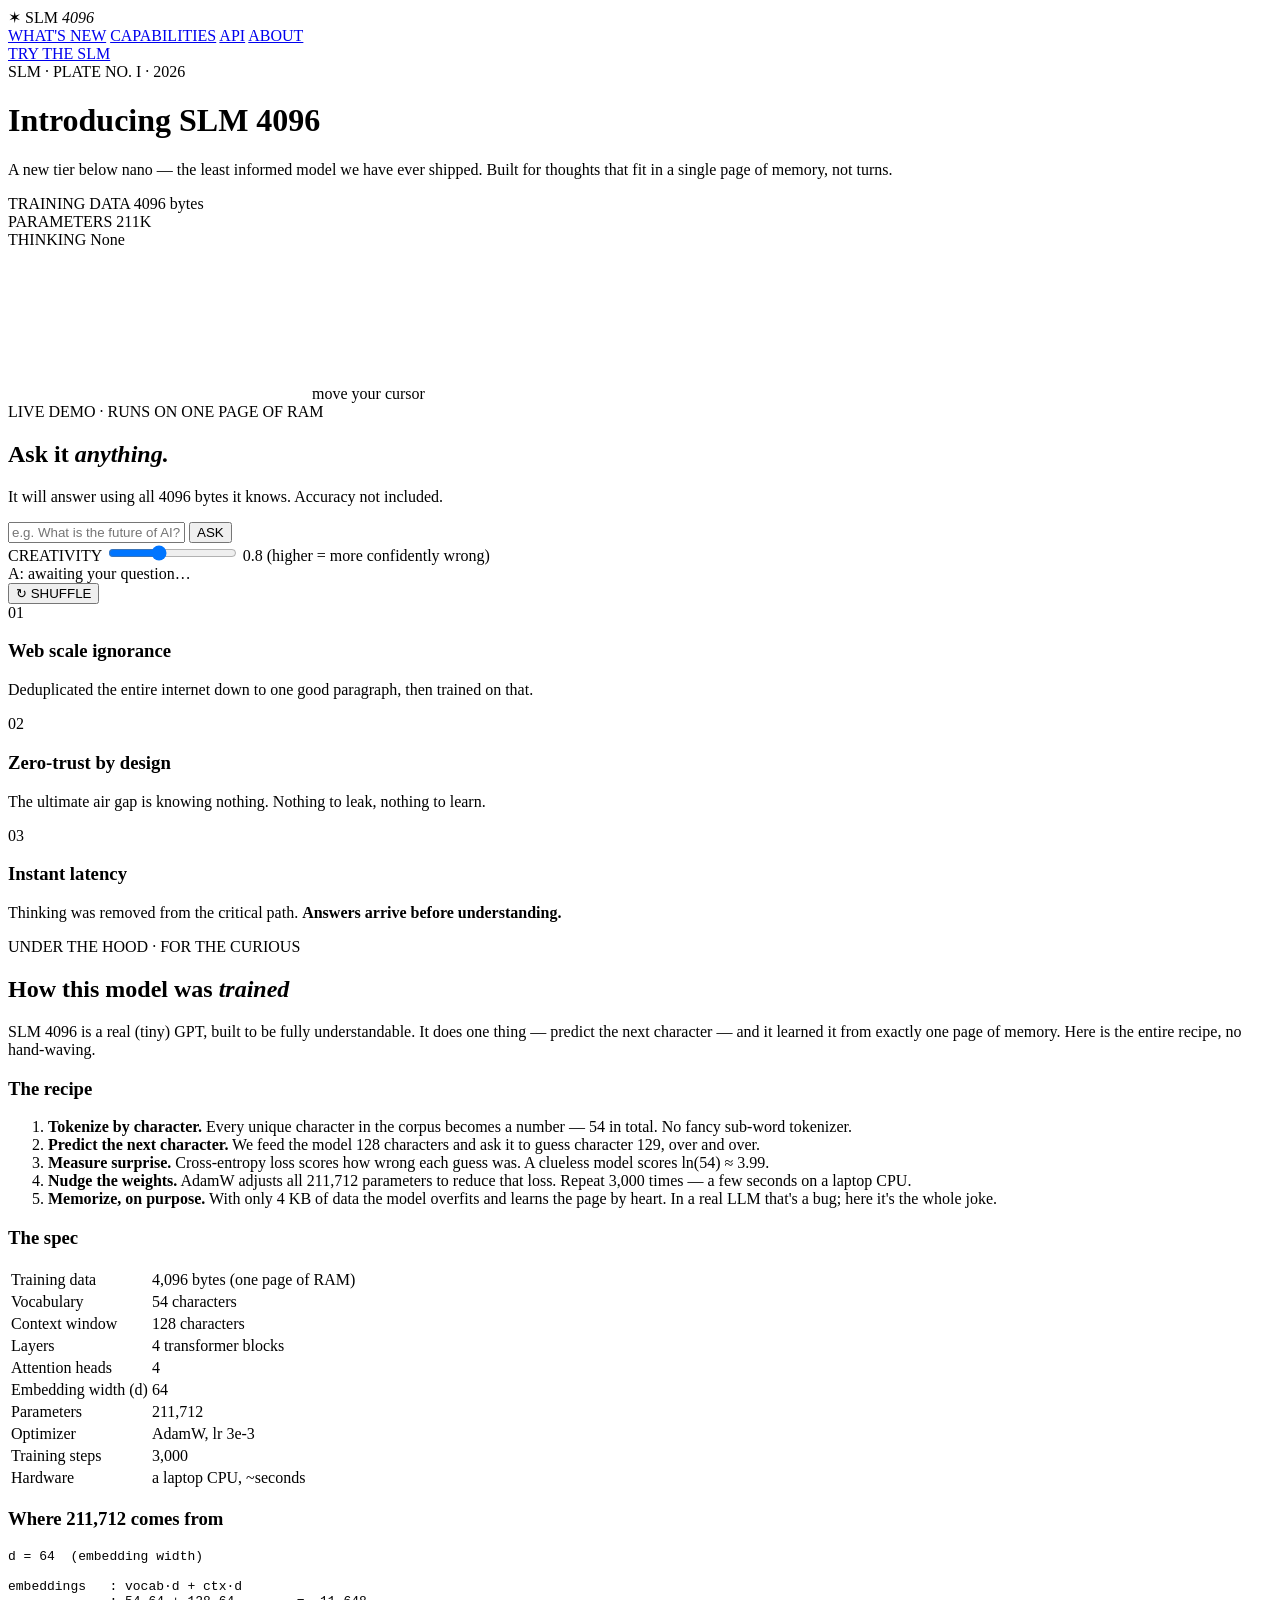
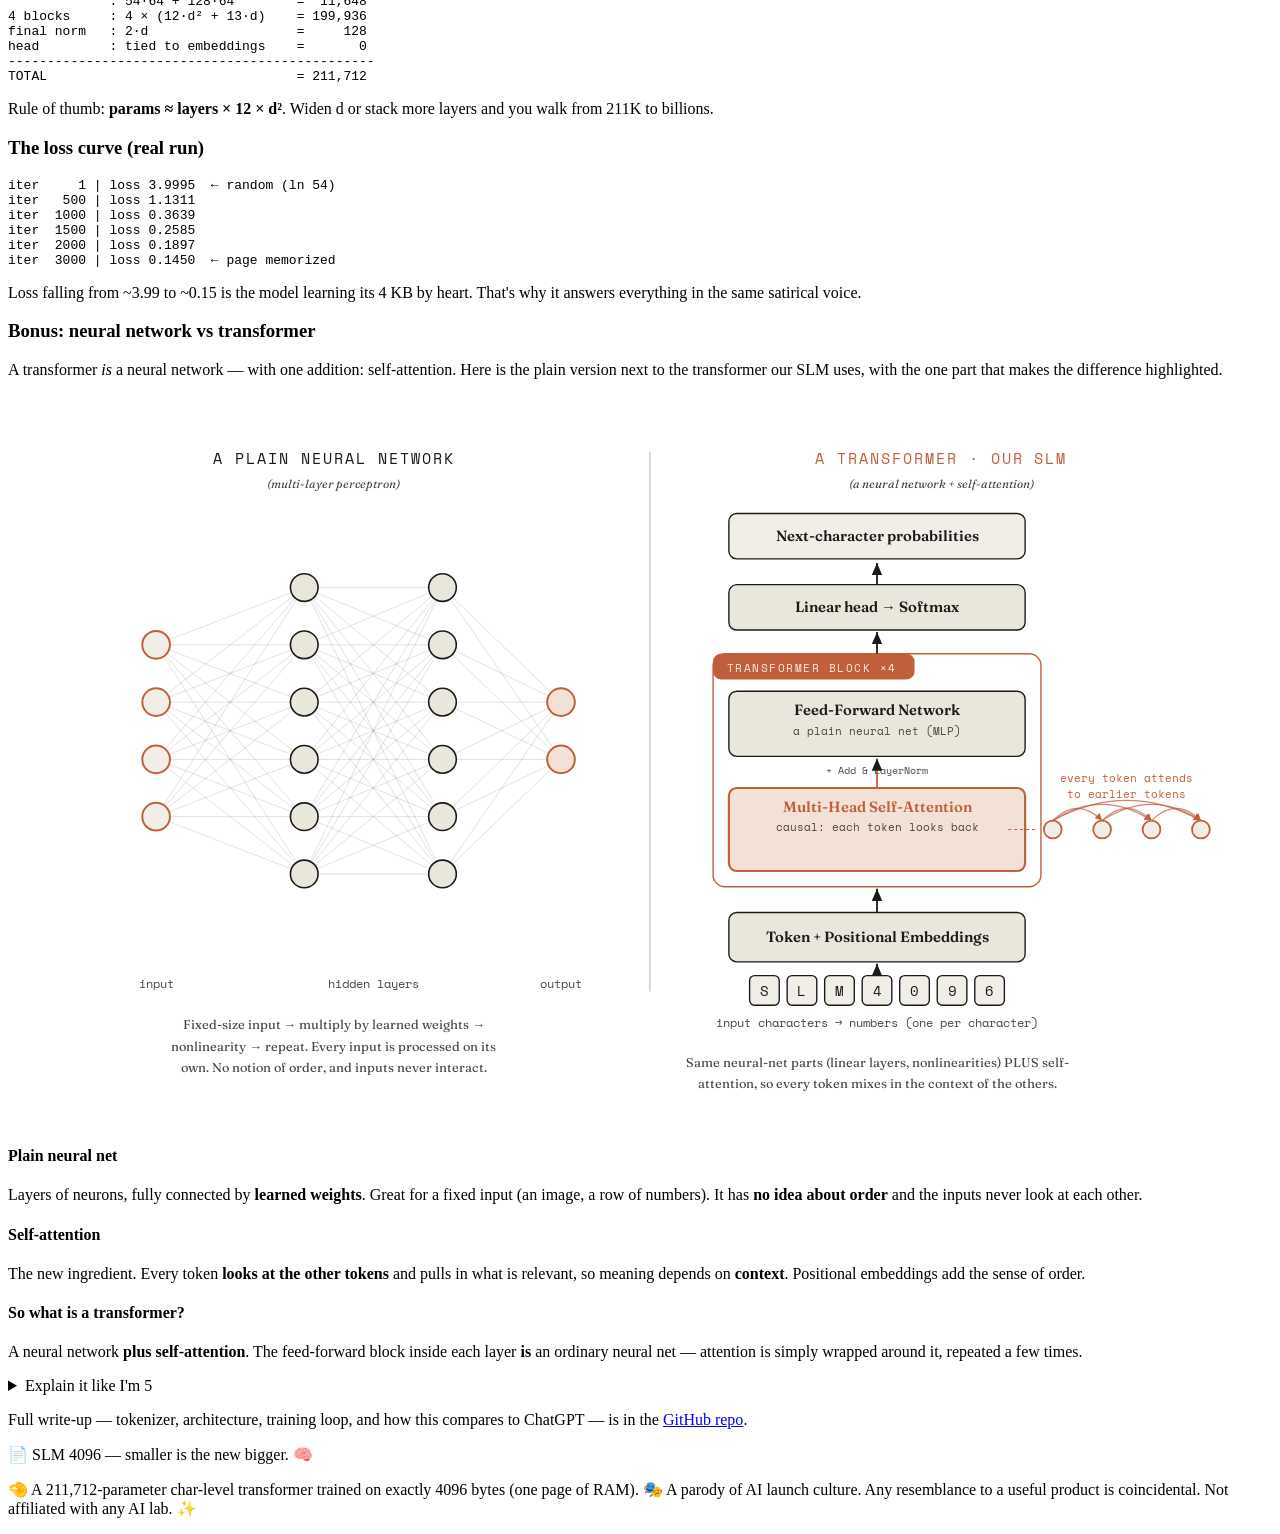
==== commit 504e6361: "Add collapsed-by-default 'Explain it like I'm 5' section under the diagram Vending-machine vs classr" ====
--- a/frontend/index.html
+++ b/frontend/index.html
@@ -191,6 +191,39 @@
       <div class="diagram-card"><svg viewBox="0 0 1280 740" xmlns="http://www.w3.org/2000/svg" role="img" aria-label="Diagram comparing a plain neural network with a transformer" style="width:100%;height:auto;display:block"><defs><marker id="ah" markerWidth="10" markerHeight="10" refX="7" refY="3" orient="auto" markerUnits="strokeWidth"><path d="M0,0 L7,3 L0,6 Z" fill="#1a1a1a"/></marker><marker id="aha" markerWidth="9" markerHeight="9" refX="6" refY="3" orient="auto" markerUnits="strokeWidth"><path d="M0,0 L6,3 L0,6 Z" fill="#c15f3c"/></marker></defs><text x="330" y="70" font-family="'Space Mono', monospace" font-size="15" fill="#1a1a1a" text-anchor="middle" font-weight="400" font-style="normal" letter-spacing="2">A PLAIN NEURAL NETWORK</text><text x="330" y="94" font-family="'Fraunces', Georgia, serif" font-size="12" fill="#4a463d" text-anchor="middle" font-weight="400" font-style="italic" letter-spacing="0">(multi-layer perceptron)</text><text x="945" y="70" font-family="'Space Mono', monospace" font-size="15" fill="#c15f3c" text-anchor="middle" font-weight="400" font-style="normal" letter-spacing="2">A TRANSFORMER  ·  OUR SLM</text><text x="945" y="94" font-family="'Fraunces', Georgia, serif" font-size="12" fill="#4a463d" text-anchor="middle" font-weight="400" font-style="italic" letter-spacing="0">(a neural network + self-attention)</text><line x1="650" y1="58" x2="650" y2="604" stroke="#cfc9ba" stroke-width="1.5"/><line x1="150" y1="253.0" x2="300" y2="195.0" stroke="#1a1a1a" stroke-width="0.8" stroke-opacity="0.16"/><line x1="150" y1="253.0" x2="300" y2="253.0" stroke="#1a1a1a" stroke-width="0.8" stroke-opacity="0.16"/><line x1="150" y1="253.0" x2="300" y2="311.0" stroke="#1a1a1a" stroke-width="0.8" stroke-opacity="0.16"/><line x1="150" y1="253.0" x2="300" y2="369.0" stroke="#1a1a1a" stroke-width="0.8" stroke-opacity="0.16"/><line x1="150" y1="253.0" x2="300" y2="427.0" stroke="#1a1a1a" stroke-width="0.8" stroke-opacity="0.16"/><line x1="150" y1="253.0" x2="300" y2="485.0" stroke="#1a1a1a" stroke-width="0.8" stroke-opacity="0.16"/><line x1="150" y1="311.0" x2="300" y2="195.0" stroke="#1a1a1a" stroke-width="0.8" stroke-opacity="0.16"/><line x1="150" y1="311.0" x2="300" y2="253.0" stroke="#1a1a1a" stroke-width="0.8" stroke-opacity="0.16"/><line x1="150" y1="311.0" x2="300" y2="311.0" stroke="#1a1a1a" stroke-width="0.8" stroke-opacity="0.16"/><line x1="150" y1="311.0" x2="300" y2="369.0" stroke="#1a1a1a" stroke-width="0.8" stroke-opacity="0.16"/><line x1="150" y1="311.0" x2="300" y2="427.0" stroke="#1a1a1a" stroke-width="0.8" stroke-opacity="0.16"/><line x1="150" y1="311.0" x2="300" y2="485.0" stroke="#1a1a1a" stroke-width="0.8" stroke-opacity="0.16"/><line x1="150" y1="369.0" x2="300" y2="195.0" stroke="#1a1a1a" stroke-width="0.8" stroke-opacity="0.16"/><line x1="150" y1="369.0" x2="300" y2="253.0" stroke="#1a1a1a" stroke-width="0.8" stroke-opacity="0.16"/><line x1="150" y1="369.0" x2="300" y2="311.0" stroke="#1a1a1a" stroke-width="0.8" stroke-opacity="0.16"/><line x1="150" y1="369.0" x2="300" y2="369.0" stroke="#1a1a1a" stroke-width="0.8" stroke-opacity="0.16"/><line x1="150" y1="369.0" x2="300" y2="427.0" stroke="#1a1a1a" stroke-width="0.8" stroke-opacity="0.16"/><line x1="150" y1="369.0" x2="300" y2="485.0" stroke="#1a1a1a" stroke-width="0.8" stroke-opacity="0.16"/><line x1="150" y1="427.0" x2="300" y2="195.0" stroke="#1a1a1a" stroke-width="0.8" stroke-opacity="0.16"/><line x1="150" y1="427.0" x2="300" y2="253.0" stroke="#1a1a1a" stroke-width="0.8" stroke-opacity="0.16"/><line x1="150" y1="427.0" x2="300" y2="311.0" stroke="#1a1a1a" stroke-width="0.8" stroke-opacity="0.16"/><line x1="150" y1="427.0" x2="300" y2="369.0" stroke="#1a1a1a" stroke-width="0.8" stroke-opacity="0.16"/><line x1="150" y1="427.0" x2="300" y2="427.0" stroke="#1a1a1a" stroke-width="0.8" stroke-opacity="0.16"/><line x1="150" y1="427.0" x2="300" y2="485.0" stroke="#1a1a1a" stroke-width="0.8" stroke-opacity="0.16"/><line x1="300" y1="195.0" x2="440" y2="195.0" stroke="#1a1a1a" stroke-width="0.8" stroke-opacity="0.16"/><line x1="300" y1="195.0" x2="440" y2="253.0" stroke="#1a1a1a" stroke-width="0.8" stroke-opacity="0.16"/><line x1="300" y1="195.0" x2="440" y2="311.0" stroke="#1a1a1a" stroke-width="0.8" stroke-opacity="0.16"/><line x1="300" y1="195.0" x2="440" y2="369.0" stroke="#1a1a1a" stroke-width="0.8" stroke-opacity="0.16"/><line x1="300" y1="195.0" x2="440" y2="427.0" stroke="#1a1a1a" stroke-width="0.8" stroke-opacity="0.16"/><line x1="300" y1="195.0" x2="440" y2="485.0" stroke="#1a1a1a" stroke-width="0.8" stroke-opacity="0.16"/><line x1="300" y1="253.0" x2="440" y2="195.0" stroke="#1a1a1a" stroke-width="0.8" stroke-opacity="0.16"/><line x1="300" y1="253.0" x2="440" y2="253.0" stroke="#1a1a1a" stroke-width="0.8" stroke-opacity="0.16"/><line x1="300" y1="253.0" x2="440" y2="311.0" stroke="#1a1a1a" stroke-width="0.8" stroke-opacity="0.16"/><line x1="300" y1="253.0" x2="440" y2="369.0" stroke="#1a1a1a" stroke-width="0.8" stroke-opacity="0.16"/><line x1="300" y1="253.0" x2="440" y2="427.0" stroke="#1a1a1a" stroke-width="0.8" stroke-opacity="0.16"/><line x1="300" y1="253.0" x2="440" y2="485.0" stroke="#1a1a1a" stroke-width="0.8" stroke-opacity="0.16"/><line x1="300" y1="311.0" x2="440" y2="195.0" stroke="#1a1a1a" stroke-width="0.8" stroke-opacity="0.16"/><line x1="300" y1="311.0" x2="440" y2="253.0" stroke="#1a1a1a" stroke-width="0.8" stroke-opacity="0.16"/><line x1="300" y1="311.0" x2="440" y2="311.0" stroke="#1a1a1a" stroke-width="0.8" stroke-opacity="0.16"/><line x1="300" y1="311.0" x2="440" y2="369.0" stroke="#1a1a1a" stroke-width="0.8" stroke-opacity="0.16"/><line x1="300" y1="311.0" x2="440" y2="427.0" stroke="#1a1a1a" stroke-width="0.8" stroke-opacity="0.16"/><line x1="300" y1="311.0" x2="440" y2="485.0" stroke="#1a1a1a" stroke-width="0.8" stroke-opacity="0.16"/><line x1="300" y1="369.0" x2="440" y2="195.0" stroke="#1a1a1a" stroke-width="0.8" stroke-opacity="0.16"/><line x1="300" y1="369.0" x2="440" y2="253.0" stroke="#1a1a1a" stroke-width="0.8" stroke-opacity="0.16"/><line x1="300" y1="369.0" x2="440" y2="311.0" stroke="#1a1a1a" stroke-width="0.8" stroke-opacity="0.16"/><line x1="300" y1="369.0" x2="440" y2="369.0" stroke="#1a1a1a" stroke-width="0.8" stroke-opacity="0.16"/><line x1="300" y1="369.0" x2="440" y2="427.0" stroke="#1a1a1a" stroke-width="0.8" stroke-opacity="0.16"/><line x1="300" y1="369.0" x2="440" y2="485.0" stroke="#1a1a1a" stroke-width="0.8" stroke-opacity="0.16"/><line x1="300" y1="427.0" x2="440" y2="195.0" stroke="#1a1a1a" stroke-width="0.8" stroke-opacity="0.16"/><line x1="300" y1="427.0" x2="440" y2="253.0" stroke="#1a1a1a" stroke-width="0.8" stroke-opacity="0.16"/><line x1="300" y1="427.0" x2="440" y2="311.0" stroke="#1a1a1a" stroke-width="0.8" stroke-opacity="0.16"/><line x1="300" y1="427.0" x2="440" y2="369.0" stroke="#1a1a1a" stroke-width="0.8" stroke-opacity="0.16"/><line x1="300" y1="427.0" x2="440" y2="427.0" stroke="#1a1a1a" stroke-width="0.8" stroke-opacity="0.16"/><line x1="300" y1="427.0" x2="440" y2="485.0" stroke="#1a1a1a" stroke-width="0.8" stroke-opacity="0.16"/><line x1="300" y1="485.0" x2="440" y2="195.0" stroke="#1a1a1a" stroke-width="0.8" stroke-opacity="0.16"/><line x1="300" y1="485.0" x2="440" y2="253.0" stroke="#1a1a1a" stroke-width="0.8" stroke-opacity="0.16"/><line x1="300" y1="485.0" x2="440" y2="311.0" stroke="#1a1a1a" stroke-width="0.8" stroke-opacity="0.16"/><line x1="300" y1="485.0" x2="440" y2="369.0" stroke="#1a1a1a" stroke-width="0.8" stroke-opacity="0.16"/><line x1="300" y1="485.0" x2="440" y2="427.0" stroke="#1a1a1a" stroke-width="0.8" stroke-opacity="0.16"/><line x1="300" y1="485.0" x2="440" y2="485.0" stroke="#1a1a1a" stroke-width="0.8" stroke-opacity="0.16"/><line x1="440" y1="195.0" x2="560" y2="311.0" stroke="#1a1a1a" stroke-width="0.8" stroke-opacity="0.16"/><line x1="440" y1="195.0" x2="560" y2="369.0" stroke="#1a1a1a" stroke-width="0.8" stroke-opacity="0.16"/><line x1="440" y1="253.0" x2="560" y2="311.0" stroke="#1a1a1a" stroke-width="0.8" stroke-opacity="0.16"/><line x1="440" y1="253.0" x2="560" y2="369.0" stroke="#1a1a1a" stroke-width="0.8" stroke-opacity="0.16"/><line x1="440" y1="311.0" x2="560" y2="311.0" stroke="#1a1a1a" stroke-width="0.8" stroke-opacity="0.16"/><line x1="440" y1="311.0" x2="560" y2="369.0" stroke="#1a1a1a" stroke-width="0.8" stroke-opacity="0.16"/><line x1="440" y1="369.0" x2="560" y2="311.0" stroke="#1a1a1a" stroke-width="0.8" stroke-opacity="0.16"/><line x1="440" y1="369.0" x2="560" y2="369.0" stroke="#1a1a1a" stroke-width="0.8" stroke-opacity="0.16"/><line x1="440" y1="427.0" x2="560" y2="311.0" stroke="#1a1a1a" stroke-width="0.8" stroke-opacity="0.16"/><line x1="440" y1="427.0" x2="560" y2="369.0" stroke="#1a1a1a" stroke-width="0.8" stroke-opacity="0.16"/><line x1="440" y1="485.0" x2="560" y2="311.0" stroke="#1a1a1a" stroke-width="0.8" stroke-opacity="0.16"/><line x1="440" y1="485.0" x2="560" y2="369.0" stroke="#1a1a1a" stroke-width="0.8" stroke-opacity="0.16"/><circle cx="150" cy="253.0" r="14" fill="#f0eee6" stroke="#c15f3c" stroke-width="2"/><circle cx="150" cy="311.0" r="14" fill="#f0eee6" stroke="#c15f3c" stroke-width="2"/><circle cx="150" cy="369.0" r="14" fill="#f0eee6" stroke="#c15f3c" stroke-width="2"/><circle cx="150" cy="427.0" r="14" fill="#f0eee6" stroke="#c15f3c" stroke-width="2"/><circle cx="300" cy="195.0" r="14" fill="#e9e6db" stroke="#1a1a1a" stroke-width="1.6"/><circle cx="300" cy="253.0" r="14" fill="#e9e6db" stroke="#1a1a1a" stroke-width="1.6"/><circle cx="300" cy="311.0" r="14" fill="#e9e6db" stroke="#1a1a1a" stroke-width="1.6"/><circle cx="300" cy="369.0" r="14" fill="#e9e6db" stroke="#1a1a1a" stroke-width="1.6"/><circle cx="300" cy="427.0" r="14" fill="#e9e6db" stroke="#1a1a1a" stroke-width="1.6"/><circle cx="300" cy="485.0" r="14" fill="#e9e6db" stroke="#1a1a1a" stroke-width="1.6"/><circle cx="440" cy="195.0" r="14" fill="#e9e6db" stroke="#1a1a1a" stroke-width="1.6"/><circle cx="440" cy="253.0" r="14" fill="#e9e6db" stroke="#1a1a1a" stroke-width="1.6"/><circle cx="440" cy="311.0" r="14" fill="#e9e6db" stroke="#1a1a1a" stroke-width="1.6"/><circle cx="440" cy="369.0" r="14" fill="#e9e6db" stroke="#1a1a1a" stroke-width="1.6"/><circle cx="440" cy="427.0" r="14" fill="#e9e6db" stroke="#1a1a1a" stroke-width="1.6"/><circle cx="440" cy="485.0" r="14" fill="#e9e6db" stroke="#1a1a1a" stroke-width="1.6"/><circle cx="560" cy="311.0" r="14" fill="#f3e0d7" stroke="#c15f3c" stroke-width="2"/><circle cx="560" cy="369.0" r="14" fill="#f3e0d7" stroke="#c15f3c" stroke-width="2"/><text x="150" y="600" font-family="'Space Mono', monospace" font-size="12" fill="#4a463d" text-anchor="middle" font-weight="400" font-style="normal" letter-spacing="0">input</text><text x="370" y="600" font-family="'Space Mono', monospace" font-size="12" fill="#4a463d" text-anchor="middle" font-weight="400" font-style="normal" letter-spacing="0">hidden layers</text><text x="560" y="600" font-family="'Space Mono', monospace" font-size="12" fill="#4a463d" text-anchor="middle" font-weight="400" font-style="normal" letter-spacing="0">output</text><text x="330" y="642" font-family="'Fraunces', Georgia, serif" font-size="13" fill="#4a463d" text-anchor="middle" font-weight="400" font-style="normal" letter-spacing="0">Fixed-size input → multiply by learned weights →</text><text x="330" y="664" font-family="'Fraunces', Georgia, serif" font-size="13" fill="#4a463d" text-anchor="middle" font-weight="400" font-style="normal" letter-spacing="0">nonlinearity → repeat. Every input is processed on its</text><text x="330" y="686" font-family="'Fraunces', Georgia, serif" font-size="13" fill="#4a463d" text-anchor="middle" font-weight="400" font-style="normal" letter-spacing="0">own. No notion of order, and inputs never interact.</text><rect x="730.0" y="120" width="300" height="46" rx="8" fill="#f0eee6" stroke="#1a1a1a" stroke-width="1.4"/><text x="880" y="148.0" font-family="'Fraunces', Georgia, serif" font-size="15" fill="#1a1a1a" text-anchor="middle" font-weight="600" font-style="normal" letter-spacing="0">Next-character probabilities</text><rect x="730.0" y="192" width="300" height="46" rx="8" fill="#e9e6db" stroke="#1a1a1a" stroke-width="1.4"/><text x="880" y="220.0" font-family="'Fraunces', Georgia, serif" font-size="15" fill="#1a1a1a" text-anchor="middle" font-weight="600" font-style="normal" letter-spacing="0">Linear head  →  Softmax</text><rect x="714.0" y="262" width="332" height="236" rx="12" fill="none" stroke="#c15f3c" stroke-width="1.4"/><rect x="714.0" y="262" width="204" height="26" rx="8" fill="#c15f3c"/><text x="728.0" y="280" font-family="'Space Mono', monospace" font-size="11" fill="#f0eee6" text-anchor="start" font-weight="400" font-style="normal" letter-spacing="1.5">TRANSFORMER BLOCK ×4</text><rect x="730.0" y="300" width="300" height="66" rx="8" fill="#e9e6db" stroke="#1a1a1a" stroke-width="1.4"/><text x="880" y="324" font-family="'Fraunces', Georgia, serif" font-size="15" fill="#1a1a1a" text-anchor="middle" font-weight="600" font-style="normal" letter-spacing="0">Feed-Forward Network</text><text x="880" y="344" font-family="'Space Mono', monospace" font-size="11.5" fill="#4a463d" text-anchor="middle" font-weight="400" font-style="normal" letter-spacing="0">a plain neural net (MLP)</text><text x="880" y="384" font-family="'Space Mono', monospace" font-size="10.5" fill="#4a463d" text-anchor="middle" font-weight="400" font-style="normal" letter-spacing="0">+ Add &amp; LayerNorm</text><rect x="730.0" y="398" width="300" height="84" rx="8" fill="#f3e0d7" stroke="#c15f3c" stroke-width="2.2"/><text x="880" y="422" font-family="'Fraunces', Georgia, serif" font-size="15" fill="#c15f3c" text-anchor="middle" font-weight="600" font-style="normal" letter-spacing="0">Multi-Head Self-Attention</text><text x="880" y="442" font-family="'Space Mono', monospace" font-size="11.5" fill="#4a463d" text-anchor="middle" font-weight="400" font-style="normal" letter-spacing="0">causal: each token looks back</text><rect x="730.0" y="524" width="300" height="50" rx="8" fill="#e9e6db" stroke="#1a1a1a" stroke-width="1.4"/><text x="880" y="554.0" font-family="'Fraunces', Georgia, serif" font-size="15" fill="#1a1a1a" text-anchor="middle" font-weight="600" font-style="normal" letter-spacing="0">Token + Positional Embeddings</text><rect x="751.0" y="588" width="30" height="30" rx="5" fill="#f0eee6" stroke="#1a1a1a" stroke-width="1.4"/><text x="766.0" y="609" font-family="'Space Mono', monospace" font-size="14" fill="#1a1a1a" text-anchor="middle" font-weight="400" font-style="normal" letter-spacing="0">S</text><rect x="789.0" y="588" width="30" height="30" rx="5" fill="#f0eee6" stroke="#1a1a1a" stroke-width="1.4"/><text x="804.0" y="609" font-family="'Space Mono', monospace" font-size="14" fill="#1a1a1a" text-anchor="middle" font-weight="400" font-style="normal" letter-spacing="0">L</text><rect x="827.0" y="588" width="30" height="30" rx="5" fill="#f0eee6" stroke="#1a1a1a" stroke-width="1.4"/><text x="842.0" y="609" font-family="'Space Mono', monospace" font-size="14" fill="#1a1a1a" text-anchor="middle" font-weight="400" font-style="normal" letter-spacing="0">M</text><rect x="865.0" y="588" width="30" height="30" rx="5" fill="#f0eee6" stroke="#1a1a1a" stroke-width="1.4"/><text x="880.0" y="609" font-family="'Space Mono', monospace" font-size="14" fill="#1a1a1a" text-anchor="middle" font-weight="400" font-style="normal" letter-spacing="0">4</text><rect x="903.0" y="588" width="30" height="30" rx="5" fill="#f0eee6" stroke="#1a1a1a" stroke-width="1.4"/><text x="918.0" y="609" font-family="'Space Mono', monospace" font-size="14" fill="#1a1a1a" text-anchor="middle" font-weight="400" font-style="normal" letter-spacing="0">0</text><rect x="941.0" y="588" width="30" height="30" rx="5" fill="#f0eee6" stroke="#1a1a1a" stroke-width="1.4"/><text x="956.0" y="609" font-family="'Space Mono', monospace" font-size="14" fill="#1a1a1a" text-anchor="middle" font-weight="400" font-style="normal" letter-spacing="0">9</text><rect x="979.0" y="588" width="30" height="30" rx="5" fill="#f0eee6" stroke="#1a1a1a" stroke-width="1.4"/><text x="994.0" y="609" font-family="'Space Mono', monospace" font-size="14" fill="#1a1a1a" text-anchor="middle" font-weight="400" font-style="normal" letter-spacing="0">6</text><text x="880" y="640" font-family="'Space Mono', monospace" font-size="12" fill="#4a463d" text-anchor="middle" font-weight="400" font-style="normal" letter-spacing="0">input characters → numbers (one per character)</text><line x1="880" y1="588" x2="880" y2="576" stroke="#1a1a1a" stroke-width="1.8" marker-end="url(#ah)"/><line x1="880" y1="524" x2="880" y2="500" stroke="#1a1a1a" stroke-width="1.8" marker-end="url(#ah)"/><line x1="880" y1="262" x2="880" y2="240" stroke="#1a1a1a" stroke-width="1.8" marker-end="url(#ah)"/><line x1="880" y1="192" x2="880" y2="170" stroke="#1a1a1a" stroke-width="1.8" marker-end="url(#ah)"/><line x1="880" y1="398" x2="880" y2="368" stroke="#c15f3c" stroke-width="1.8" marker-end="url(#ah)"/><text x="1133" y="392" font-family="'Space Mono', monospace" font-size="11" fill="#c15f3c" text-anchor="middle" font-weight="400" font-style="normal" letter-spacing="0">every token attends</text><text x="1133" y="408" font-family="'Space Mono', monospace" font-size="11" fill="#c15f3c" text-anchor="middle" font-weight="400" font-style="normal" letter-spacing="0">to earlier tokens</text><circle cx="1058" cy="440" r="9" fill="#f0eee6" stroke="#c15f3c" stroke-width="1.8"/><circle cx="1108" cy="440" r="9" fill="#f0eee6" stroke="#c15f3c" stroke-width="1.8"/><circle cx="1158" cy="440" r="9" fill="#f0eee6" stroke="#c15f3c" stroke-width="1.8"/><circle cx="1208" cy="440" r="9" fill="#f0eee6" stroke="#c15f3c" stroke-width="1.8"/><path d="M1058,431 Q1083.0,406 1108,431" fill="none" stroke="#c15f3c" stroke-width="1.2" stroke-opacity="0.75" marker-end="url(#aha)"/><path d="M1058,431 Q1108.0,398 1158,431" fill="none" stroke="#c15f3c" stroke-width="1.2" stroke-opacity="0.75" marker-end="url(#aha)"/><path d="M1108,431 Q1133.0,406 1158,431" fill="none" stroke="#c15f3c" stroke-width="1.2" stroke-opacity="0.75" marker-end="url(#aha)"/><path d="M1058,431 Q1133.0,390 1208,431" fill="none" stroke="#c15f3c" stroke-width="1.2" stroke-opacity="0.75" marker-end="url(#aha)"/><path d="M1108,431 Q1158.0,398 1208,431" fill="none" stroke="#c15f3c" stroke-width="1.2" stroke-opacity="0.75" marker-end="url(#aha)"/><path d="M1158,431 Q1183.0,406 1208,431" fill="none" stroke="#c15f3c" stroke-width="1.2" stroke-opacity="0.75" marker-end="url(#aha)"/><line x1="1013" y1="440" x2="1040" y2="440" stroke="#c15f3c" stroke-width="1.2" stroke-dasharray="3,3"/><text x="880" y="680" font-family="'Fraunces', Georgia, serif" font-size="13" fill="#4a463d" text-anchor="middle" font-weight="400" font-style="normal" letter-spacing="0">Same neural-net parts (linear layers, nonlinearities) PLUS self-</text><text x="880" y="702" font-family="'Fraunces', Georgia, serif" font-size="13" fill="#4a463d" text-anchor="middle" font-weight="400" font-style="normal" letter-spacing="0">attention, so every token mixes in the context of the others.</text></svg></div>
       <div class="nn-keys"><div class="nn-key"><h4>Plain neural net</h4><p>Layers of neurons, fully connected by <b>learned weights</b>. Great for a fixed input (an image, a row of numbers). It has <b>no idea about order</b> and the inputs never look at each other.</p></div><div class="nn-key"><h4>Self-attention</h4><p>The new ingredient. Every token <b>looks at the other tokens</b> and pulls in what is relevant, so meaning depends on <b>context</b>. Positional embeddings add the sense of order.</p></div><div class="nn-key"><h4>So what is a transformer?</h4><p>A neural network <b>plus self-attention</b>. The feed-forward block inside each layer <b>is</b> an ordinary neural net — attention is simply wrapped around it, repeated a few times.</p></div></div>
       <!-- DIAGRAM:END -->
+
+      <details class="eli5">
+        <summary>Explain it like I'm 5</summary>
+        <div class="eli5-body">
+          <h4>A plain neural network = a vending machine 🥤</h4>
+          <p>Press a button, get a snack. It learned which button gives which snack — but it only
+            looks at <b>one button at a time</b>. It doesn't care what you pressed before, and it has
+            no sense of order. Just <em>this input → that answer</em>.</p>
+
+          <h4>A transformer = a classroom passing notes 📝</h4>
+          <p>The teacher says: <em>"Finish this sentence — The cat sat on the ___"</em>. To guess the
+            last word, every word turns around and <b>peeks at all the other words</b> for clues
+            ("cat"… "sat"… "on"…) and shouts <b>"mat!"</b> 🐱</p>
+          <p>That "everyone looks at everyone else" trick is called <b>attention</b> — and it's the
+            whole difference.</p>
+
+          <table class="eli5-table">
+            <tr><th></th><th>Vending machine 🥤</th><th>Classroom 📝</th></tr>
+            <tr><td>Looks at…</td><td>one thing, alone</td><td>all the words together</td></tr>
+            <tr><td>Knows the order?</td><td>nope</td><td>yes!</td></tr>
+            <tr><td>Uses earlier clues?</td><td>nope</td><td>yes — that's attention</td></tr>
+          </table>
+
+          <p class="eli5-twist">🤫 The twist: <b>inside</b> the transformer classroom there's still a
+            little vending machine working — the "Feed-Forward Network" in the diagram above. So a
+            transformer is really just <b>a vending machine 🥤 + the note-passing trick 📝</b>,
+            repeated a few times.</p>
+
+          <p class="eli5-twist">Our <b>SLM 4096</b> is a tiny classroom that only ever read <b>one page
+            of notes</b> (4096 bytes) — so it finishes your sentences using just that page, and gets
+            it hilariously wrong. 😄</p>
+        </div>
+      </details>
     </div>
 
     <p class="how-cta">
